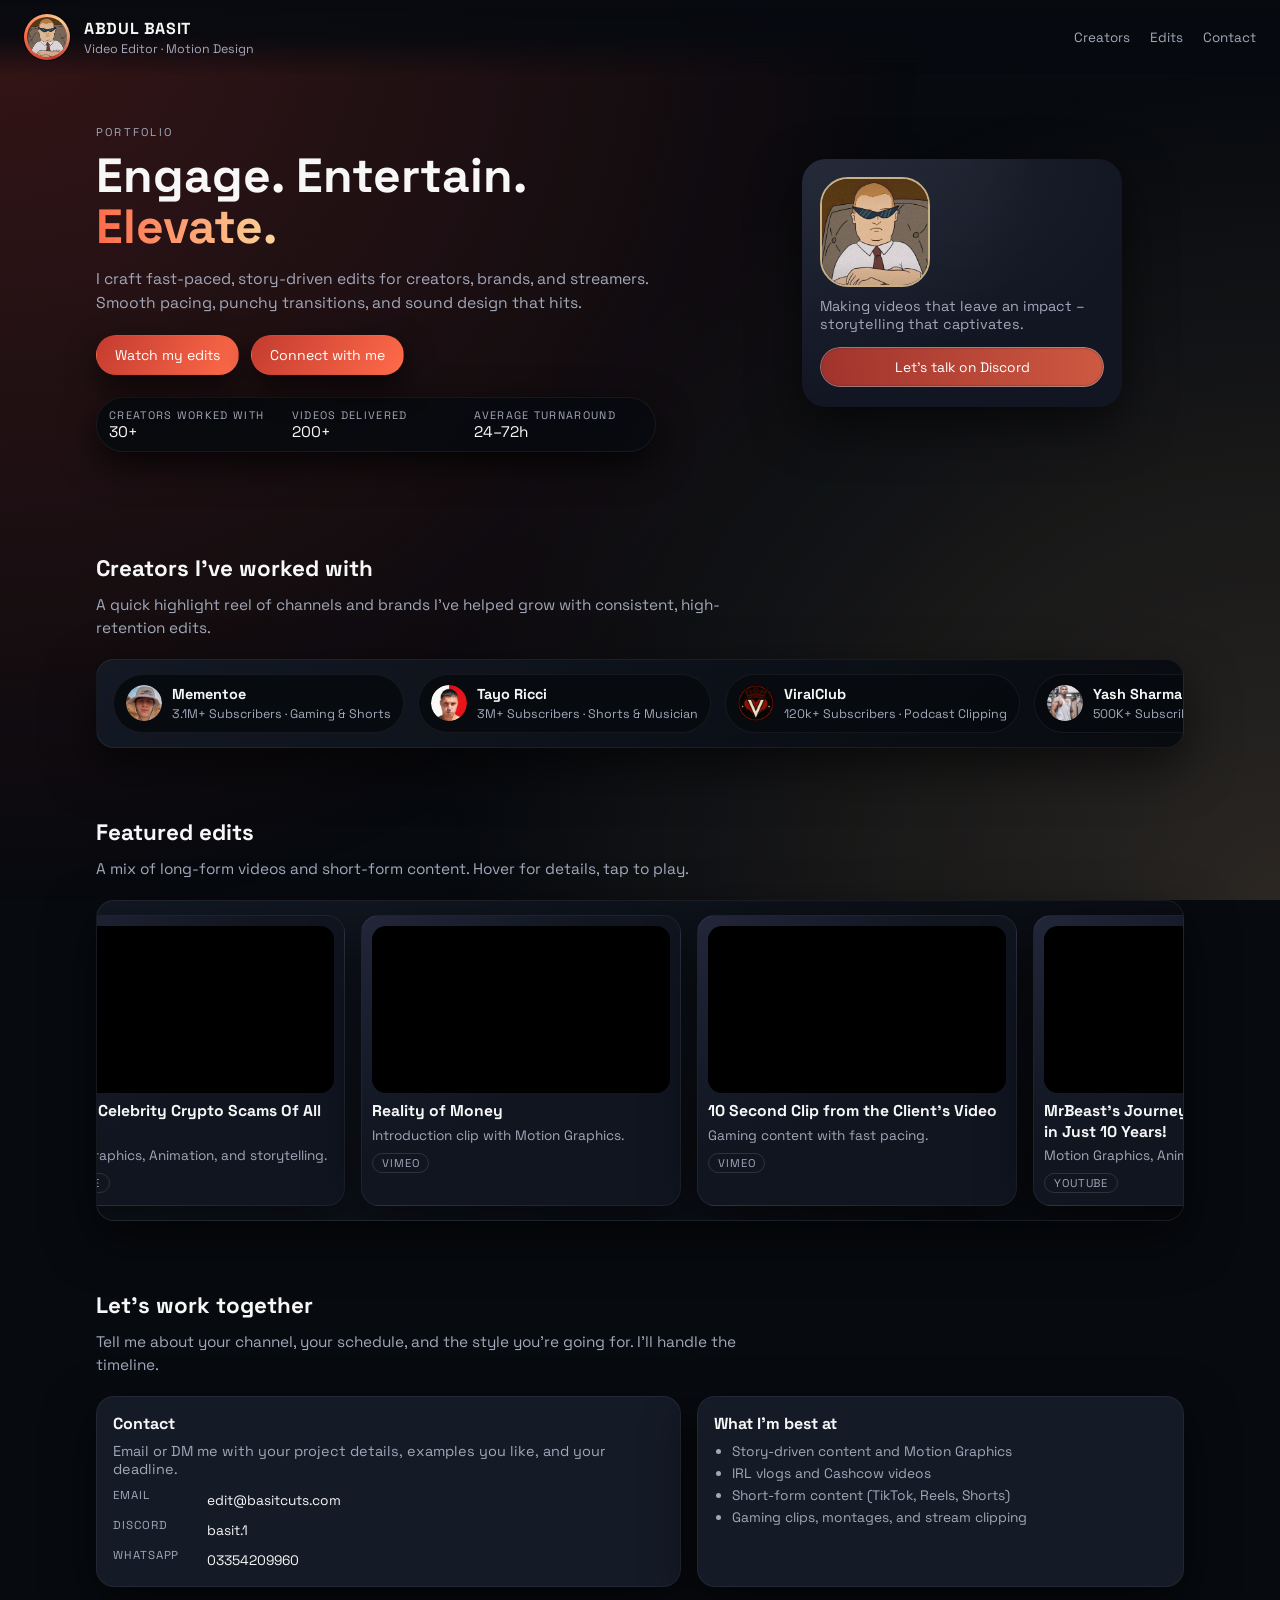
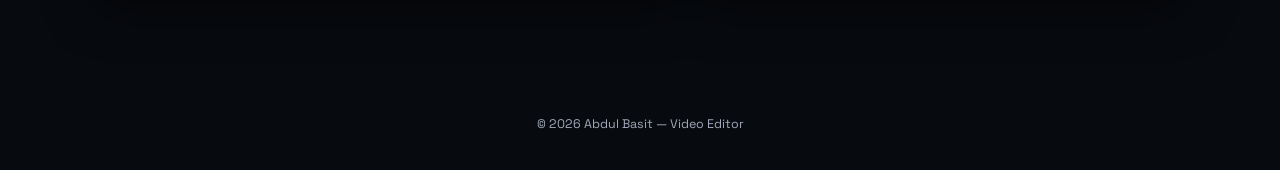
==== index.html @ 45adac91 "Initial portfolio website" ====
<!DOCTYPE html>
<html lang="en">

<head>
  <meta charset="UTF-8" />
  <meta name="viewport" content="width=device-width, initial-scale=1.0" />
  <title>Video Editor Portfolio</title>
  <link rel="stylesheet" href="styles.css" />
  <link rel="preconnect" href="https://fonts.googleapis.com" />
  <link rel="preconnect" href="https://fonts.gstatic.com" crossorigin />
  <link href="https://fonts.googleapis.com/css2?family=Space+Grotesk:wght@400;500;700&display=swap" rel="stylesheet" />
</head>

<body>
  <div class="page-gradient"></div>
  <header class="site-header">
    <div class="brand">
      <div class="pfp-frame">
        <img src="assets/images/pfp.png" alt="Profile picture" />
      </div>
      <div class="brand-text">
        <h1 class="brand-name">Abdul Basit</h1>
        <p class="brand-tagline">Video Editor · Motion Design</p>
      </div>
    </div>
    <nav class="nav">
      <a href="#creators">Creators</a>
      <a href="#reels">Edits</a>
      <a href="#contact">Contact</a>
    </nav>
  </header>

  <main>
    <!-- Hero -->
    <section class="hero" id="top">
      <div class="hero-content">
        <p class="eyebrow">Portfolio</p>
        <h2 class="hero-title">
          Engage. Entertain. <span>Elevate.</span>
        </h2>
        <p class="hero-subtitle">
          I craft fast-paced, story-driven edits for creators, brands, and
          streamers. Smooth pacing, punchy transitions, and sound design that
          hits.
        </p>
        <div class="hero-cta">
          <a href="#reels" class="btn primary">Watch my edits</a>
          <a href="#contact" class="btn primary">Connect with me</a>
        </div>
        <div class="hero-metadata">
          <div>
            <span class="label">Creators worked with</span>
            <span class="value">30+</span>
          </div>
          <div>
            <span class="label">Videos delivered</span>
            <span class="value">200+</span>
          </div>
          <div>
            <span class="label">Average turnaround</span>
            <span class="value">24–72h</span>
          </div>
        </div>
      </div>
      <div class="hero-visual">
        <div class="hero-card">
          <div class="hero-card-pfp">
            <img src="assets/images/pfp.png" alt="Profile" />
          </div>
          <p class="hero-card-caption">
            Making videos that leave an impact – storytelling that captivates.
          </p>
          <div class="hero-cta-bar">
            <div class="hero-wave"></div>
            <a
              href="https://discord.com/users/1213551813996052602"
              class="btn hero-discord"
              target="_blank"
              rel="noreferrer"
            >
              Let’s talk on Discord
            </a>
          </div>
        </div>
      </div>
    </section>

    <!-- Creators slider -->
    <section class="section" id="creators">
      <div class="section-header">
        <h3>Creators I’ve worked with</h3>
        <p>
          A quick highlight reel of channels and brands I’ve helped grow with
          consistent, high-retention edits.
        </p>
      </div>

      <div class="creator-slider-wrapper">
        <div class="creator-slider" aria-label="Creators I have worked with">
          <div class="creator-track">
            <!-- Set 1 -->
            <article class="creator-card">
              <div class="creator-avatar">
                <img src="assets/images/memntoe.png" alt="Mementoe" />
              </div>
              <div class="creator-info">
                <h4>Mementoe</h4>
                <p>3.1M+ Subscribers · Gaming & Shorts</p>
              </div>
            </article>

            <article class="creator-card">
              <div class="creator-avatar">
                <img src="assets/images/tayo.png" alt="Tayo Ricci" />
              </div>
              <div class="creator-info">
                <h4>Tayo Ricci</h4>
                <p>3M+ Subscribers · Shorts & Musician</p>
              </div>
            </article>

            <article class="creator-card">
              <div class="creator-avatar">
                <img src="assets/images/viralclub.png" alt="ViralClub" />
              </div>
              <div class="creator-info">
                <h4>ViralClub</h4>
                <p>120k+ Subscribers · Podcast Clipping</p>
              </div>
            </article>

            <article class="creator-card">
              <div class="creator-avatar">
                <img src="assets/images/yash.png" alt="Yash Sharma Fitness" />
              </div>
              <div class="creator-info">
                <h4>Yash Sharma Fitness</h4>
                <p>500K+ Subscribers · Fitness & Lifestyle</p>
              </div>
            </article>

            <article class="creator-card">
              <div class="creator-avatar">
                <img src="assets/images/ryan.png" alt="Ryan Haff" />
              </div>
              <div class="creator-info">
                <h4>Ryan Haff</h4>
                <p>140k+ Followers · Fitness & Nutrition</p>
              </div>
            </article>

            <article class="creator-card">
              <div class="creator-avatar">
                <img src="assets/images/curve.png" alt="Curve Media" />
              </div>
              <div class="creator-info">
                <h4>Curve Media</h4>
                <p>Documentary · Motion Graphics</p>
              </div>
            </article>

            <article class="creator-card">
              <div class="creator-avatar">
                <img src="assets/images/dude.png" alt="Dude Real Media" />
              </div>
              <div class="creator-info">
                <h4>Dude Real Media</h4>
                <p>180k+ Subscribers · Clipping</p>
              </div>
            </article>

            <!-- Set 2 (duplicate of Set 1 for a seamless loop) -->
            <article class="creator-card">
              <div class="creator-avatar">
                <img src="assets/images/memntoe.png" alt="Mementoe" />
              </div>
              <div class="creator-info">
                <h4>Mementoe</h4>
                <p>3.1M+ Subscribers · Gaming & Shorts</p>
              </div>
            </article>

            <article class="creator-card">
              <div class="creator-avatar">
                <img src="assets/images/tayo.png" alt="Tayo Ricci" />
              </div>
              <div class="creator-info">
                <h4>Tayo Ricci</h4>
                <p>3M+ Subscribers · Shorts & Musician</p>
              </div>
            </article>

            <article class="creator-card">
              <div class="creator-avatar">
                <img src="assets/images/viralclub.png" alt="ViralClub" />
              </div>
              <div class="creator-info">
                <h4>ViralClub</h4>
                <p>120k+ Subscribers · Podcast Clipping</p>
              </div>
            </article>

            <article class="creator-card">
              <div class="creator-avatar">
                <img src="assets/images/yash.png" alt="Yash Sharma Fitness" />
              </div>
              <div class="creator-info">
                <h4>Yash Sharma Fitness</h4>
                <p>500K+ Subscribers · Fitness & Lifestyle</p>
              </div>
            </article>

            <article class="creator-card">
              <div class="creator-avatar">
                <img src="assets/images/ryan.png" alt="Ryan Haff" />
              </div>
              <div class="creator-info">
                <h4>Ryan Haff</h4>
                <p>140k+ Followers · Fitness & Nutrition</p>
              </div>
            </article>

            <article class="creator-card">
              <div class="creator-avatar">
                <img src="assets/images/curve.png" alt="Curve Media" />
              </div>
              <div class="creator-info">
                <h4>Curve Media</h4>
                <p>Documentary · Motion Graphics</p>
              </div>
            </article>

            <article class="creator-card">
              <div class="creator-avatar">
                <img src="assets/images/dude.png" alt="Dude Real Media" />
              </div>
              <div class="creator-info">
                <h4>Dude Real Media</h4>
                <p>180k+ Subscribers · Clipping</p>
              </div>
            </article>
          </div>
        </div>
      </div>
    </section>

    <!-- Reels / edits -->
    <section class="section" id="reels">
      <div class="section-header">
        <h3>Featured edits</h3>
        <p>
          A mix of long-form videos and short-form content. Hover for details,
          tap to play.
        </p>
      </div>

      <div class="video-slider-wrapper">
        <div class="video-slider" aria-label="Featured video edits">
          <div class="video-track" id="video-track">
            <!-- Set 1: First 3 = previous links, then 3 more -->
            <article class="video-card reveal">
              <div class="video-frame">
                <iframe src="https://www.youtube.com/embed/uVXnLMQs4x0?si=ol2HnQq0TDm2aq7i" title="YouTube video player" frameborder="0" allow="accelerometer; autoplay; clipboard-write; encrypted-media; gyroscope; picture-in-picture; web-share" referrerpolicy="strict-origin-when-cross-origin" allowfullscreen></iframe>
              </div>
              <div class="video-meta">
                <h4>Biggest Celebrity Crypto Scams Of All Time</h4>
                <p>Motion Graphics, Animation, and storytelling.</p>
                <span class="pill">YouTube</span>
              </div>
            </article>

            <article class="video-card reveal">
              <div class="video-frame">
                <iframe src="https://player.vimeo.com/video/1166740503?badge=0&amp;autopause=0&amp;player_id=0&amp;app_id=58479" frameborder="0" allow="autoplay; fullscreen; picture-in-picture; clipboard-write; encrypted-media; web-share" referrerpolicy="strict-origin-when-cross-origin" title="REALITY OF MONEY.mp4"></iframe>
              </div>
              <div class="video-meta">
                <h4>Reality of Money</h4>
                <p>Introduction clip with Motion Graphics.</p>
                <span class="pill">Vimeo</span>
              </div>
            </article>

            <article class="video-card reveal">
              <div class="video-frame">
                <iframe src="https://player.vimeo.com/video/1166739507?badge=0&amp;autopause=0&amp;player_id=0&amp;app_id=58479" frameborder="0" allow="autoplay; fullscreen; picture-in-picture; clipboard-write; encrypted-media; web-share" referrerpolicy="strict-origin-when-cross-origin" title="10 SEC CLIP"></iframe>
              </div>
              <div class="video-meta">
                <h4>10 Second Clip from the Client's Video</h4>
                <p>Gaming content with fast pacing.</p>
                <span class="pill">Vimeo</span>
              </div>
            </article>

            <article class="video-card reveal">
              <div class="video-frame">
                <iframe src="https://www.youtube.com/embed/Dx8pyPvpEJI?si=USc9RdZDV1wIr6iB" title="YouTube video player" frameborder="0" allow="accelerometer; autoplay; clipboard-write; encrypted-media; gyroscope; picture-in-picture; web-share" referrerpolicy="strict-origin-when-cross-origin" allowfullscreen></iframe>
              </div>
              <div class="video-meta">
                <h4>MrBeast's Journey from ZERO to HERO in Just 10 Years!</h4>
                <p>Motion Graphics, Animation, and storytelling.</p>
                <span class="pill">YouTube</span>
              </div>
            </article>

            <article class="video-card reveal">
              <div class="video-frame">
                <iframe src="https://player.vimeo.com/video/1166747598?badge=0&amp;autopause=0&amp;player_id=0&amp;app_id=58479" frameborder="0" allow="autoplay; fullscreen; picture-in-picture; clipboard-write; encrypted-media; web-share" referrerpolicy="strict-origin-when-cross-origin" title="Marketing agency AD"></iframe>
              </div>
              <div class="video-meta">
                <h4>Marketing Agency AD</h4>
                <p>Professional motion graphics and branding.</p>
                <span class="pill">Vimeo</span>
              </div>
            </article>

            <article class="video-card reveal">
              <div class="video-frame">
                <iframe src="https://player.vimeo.com/video/1166748259?badge=0&amp;autopause=0&amp;player_id=0&amp;app_id=58479" frameborder="0" allow="autoplay; fullscreen; picture-in-picture; clipboard-write; encrypted-media; web-share" referrerpolicy="strict-origin-when-cross-origin" title="Trending Cat Videos.mp4"></iframe>
              </div>
              <div class="video-meta">
                <h4>Trending Cat Videos</h4>
                <p>Short-form content optimized for social media.</p>
                <span class="pill">Vimeo</span>
              </div>
            </article>

            <!-- Set 2: exact duplicate for seamless loop (JS will clone if needed) -->
            <article class="video-card reveal video-track-copy">
              <div class="video-frame">
                <iframe src="https://www.youtube.com/embed/uVXnLMQs4x0?si=ol2HnQq0TDm2aq7i" title="YouTube video player" frameborder="0" allow="accelerometer; autoplay; clipboard-write; encrypted-media; gyroscope; picture-in-picture; web-share" referrerpolicy="strict-origin-when-cross-origin" allowfullscreen></iframe>
              </div>
              <div class="video-meta">
                <h4>Biggest Celebrity Crypto Scams Of All Time</h4>
                <p>Motion Graphics, Animation, and storytelling.</p>
                <span class="pill">YouTube</span>
              </div>
            </article>

            <article class="video-card reveal video-track-copy">
              <div class="video-frame">
                <iframe src="https://player.vimeo.com/video/1166740503?badge=0&amp;autopause=0&amp;player_id=0&amp;app_id=58479" frameborder="0" allow="autoplay; fullscreen; picture-in-picture; clipboard-write; encrypted-media; web-share" referrerpolicy="strict-origin-when-cross-origin" title="REALITY OF MONEY.mp4"></iframe>
              </div>
              <div class="video-meta">
                <h4>Reality of Money</h4>
                <p>Introduction clip with Motion Graphics.</p>
                <span class="pill">Vimeo</span>
              </div>
            </article>

            <article class="video-card reveal video-track-copy">
              <div class="video-frame">
                <iframe src="https://player.vimeo.com/video/1166739507?badge=0&amp;autopause=0&amp;player_id=0&amp;app_id=58479" frameborder="0" allow="autoplay; fullscreen; picture-in-picture; clipboard-write; encrypted-media; web-share" referrerpolicy="strict-origin-when-cross-origin" title="10 SEC CLIP"></iframe>
              </div>
              <div class="video-meta">
                <h4>10 Second Clip</h4>
                <p>Gaming content with fast pacing.</p>
                <span class="pill">Vimeo</span>
              </div>
            </article>

            <article class="video-card reveal video-track-copy">
              <div class="video-frame">
                <iframe src="https://www.youtube.com/embed/Dx8pyPvpEJI?si=USc9RdZDV1wIr6iB" title="YouTube video player" frameborder="0" allow="accelerometer; autoplay; clipboard-write; encrypted-media; gyroscope; picture-in-picture; web-share" referrerpolicy="strict-origin-when-cross-origin" allowfullscreen></iframe>
              </div>
              <div class="video-meta">
                <h4>Featured Edit</h4>
                <p>Motion Graphics, Animation, and storytelling.</p>
                <span class="pill">YouTube</span>
              </div>
            </article>

            <article class="video-card reveal video-track-copy">
              <div class="video-frame">
                <iframe src="https://player.vimeo.com/video/1166747598?badge=0&amp;autopause=0&amp;player_id=0&amp;app_id=58479" frameborder="0" allow="autoplay; fullscreen; picture-in-picture; clipboard-write; encrypted-media; web-share" referrerpolicy="strict-origin-when-cross-origin" title="Marketing agency AD"></iframe>
              </div>
              <div class="video-meta">
                <h4>Marketing Agency AD</h4>
                <p>Professional motion graphics and branding.</p>
                <span class="pill">Vimeo</span>
              </div>
            </article>

            <article class="video-card reveal video-track-copy">
              <div class="video-frame">
                <iframe src="https://player.vimeo.com/video/1166748259?badge=0&amp;autopause=0&amp;player_id=0&amp;app_id=58479" frameborder="0" allow="autoplay; fullscreen; picture-in-picture; clipboard-write; encrypted-media; web-share" referrerpolicy="strict-origin-when-cross-origin" title="Trending Cat Videos.mp4"></iframe>
              </div>
              <div class="video-meta">
                <h4>Trending Cat Videos</h4>
                <p>Short-form content optimized for social media.</p>
                <span class="pill">Vimeo</span>
              </div>
            </article>
          </div>
        </div>
      </div>
    </section>

    <!-- Contact -->
    <section class="section" id="contact">
      <div class="section-header">
        <h3>Let’s work together</h3>
        <p>
          Tell me about your channel, your schedule, and the style you’re going
          for. I’ll handle the timeline.
        </p>
      </div>

      <div class="contact-grid">
        <div class="contact-card">
          <h4>Contact</h4>
          <p>Email or DM me with your project details, examples you like, and your deadline.</p>
          <ul class="contact-list">
            <li>
              <span class="label">Email</span>
              <a href="mailto:edit@basitcuts.com">edit@basitcuts.com</a>
            </li>
            <li>
              <span class="label">Discord</span>
              <a href="https://discord.com/users/1213551813996052602" target="_blank" rel="noreferrer">basit.1</a>
            </li>
            <li>
              <span class="label">WhatsApp</span>
              <a href="https://wa.me/03354209960" target="_blank" rel="noreferrer">03354209960</a>
            </li>
          </ul>
        </div>
        <div class="contact-card contact-note">
          <h4>What I’m best at</h4>
          <ul>
            <li>Story-driven content and Motion Graphics</li>
            <li>IRL vlogs and Cashcow videos</li>
            <li>Short-form content (TikTok, Reels, Shorts)</li>
            <li>Gaming clips, montages, and stream clipping</li>
          </ul>
        </div>
      </div>
    </section>
  </main>

  <footer class="site-footer">
    <p>© <span id="year"></span> Abdul Basit — Video Editor</p>
  </footer>

  <script src="script.js"></script>
</body>

</html>
---- styles.css ----
:root {
  --bg: #070a0f;
  --bg-elevated: #101520;
  --bg-soft: #141a26;
  --accent: #c43b2f;
  --accent-soft: rgba(196, 59, 47, 0.18);
  --accent-strong: #ff6b4a;
  --text: #f7f7f7;
  --muted: #a2a8b9;
  --outline: rgba(255, 255, 255, 0.06);
  --card-radius: 18px;
  --shadow-soft: 0 18px 50px rgba(0, 0, 0, 0.6);
}

*,
*::before,
*::after {
  box-sizing: border-box;
}

html {
  -webkit-text-size-adjust: 100%;
  -webkit-tap-highlight-color: transparent;
}

html,
body {
  margin: 0;
  padding: 0;
  scroll-behavior: smooth;
  overflow-x: hidden;
}

body {
  font-family: "Space Grotesk", system-ui, -apple-system, BlinkMacSystemFont,
    "Segoe UI", sans-serif;
  background-color: var(--bg);
  color: var(--text);
  min-height: 100vh;
  position: relative;
}

.page-gradient {
  pointer-events: none;
  position: fixed;
  inset: 0;
  background:
    radial-gradient(circle at top left, rgba(196, 59, 47, 0.28), transparent 60%),
    radial-gradient(circle at bottom right, rgba(255, 215, 160, 0.16), transparent 55%);
  opacity: 0.9;
  z-index: -1;
}

main {
  width: min(1120px, 100% - 48px);
  margin: 0 auto 96px;
  padding: 0;
}

@media (max-width: 768px) {
  main {
    width: min(100% - 32px, 768px);
    margin-bottom: 64px;
  }
}

@media (max-width: 480px) {
  main {
    width: min(100% - 24px, 480px);
    margin-bottom: 48px;
  }
}

.site-header {
  position: sticky;
  top: 0;
  z-index: 10;
  display: flex;
  align-items: center;
  justify-content: space-between;
  padding: 14px 24px;
  backdrop-filter: blur(18px);
  background: linear-gradient(to bottom,
      rgba(7, 10, 15, 0.96),
      rgba(7, 10, 15, 0.9),
      transparent);
}

@media (max-width: 768px) {
  .site-header {
    padding: 12px 20px;
  }
}

@media (max-width: 480px) {
  .site-header {
    padding: 10px 16px;
  }
}

.brand {
  display: flex;
  align-items: center;
  gap: 14px;
  flex-shrink: 0;
}

@media (max-width: 480px) {
  .brand {
    gap: 10px;
  }
}

.pfp-frame {
  width: 46px;
  height: 46px;
  border-radius: 50%;
  padding: 3px;
  background: conic-gradient(from 160deg,
      var(--accent),
      var(--accent-strong),
      #fdd29a,
      var(--accent));
  box-shadow: 0 0 0 1px rgba(0, 0, 0, 0.5);
  flex-shrink: 0;
}

@media (max-width: 480px) {
  .pfp-frame {
    width: 40px;
    height: 40px;
  }
}

.pfp-frame img {
  width: 100%;
  height: 100%;
  border-radius: 50%;
  object-fit: cover;
}

.brand-text {
  display: flex;
  flex-direction: column;
  gap: 2px;
}

.brand-name {
  font-size: 1rem;
  letter-spacing: 0.04em;
  text-transform: uppercase;
  margin: 0;
}

@media (max-width: 480px) {
  .brand-name {
    font-size: 0.9rem;
  }
}

.brand-tagline {
  margin: 0;
  font-size: 0.78rem;
  color: var(--muted);
}

@media (max-width: 480px) {
  .brand-tagline {
    font-size: 0.7rem;
  }
}

.nav {
  display: flex;
  align-items: center;
  gap: 20px;
  flex-wrap: wrap;
}

@media (max-width: 768px) {
  .nav {
    gap: 16px;
  }
}

@media (max-width: 480px) {
  .nav {
    gap: 12px;
  }
}

.nav a {
  text-decoration: none;
  color: var(--muted);
  font-size: 0.84rem;
  padding: 6px 0;
  position: relative;
  min-height: 32px;
  display: flex;
  align-items: center;
}

@media (max-width: 480px) {
  .nav a {
    font-size: 0.78rem;
    padding: 4px 0;
    min-height: 28px;
  }
}

.nav a::after {
  content: "";
  position: absolute;
  left: 0;
  bottom: 0;
  width: 0;
  height: 2px;
  border-radius: 999px;
  background: linear-gradient(90deg, var(--accent), var(--accent-strong));
  transition: width 0.22s ease-out;
}

.nav a:hover,
.nav a:focus-visible {
  color: var(--text);
}

.nav a:hover::after,
.nav a:focus-visible::after {
  width: 100%;
}

.hero {
  display: grid;
  grid-template-columns: minmax(0, 1.5fr) minmax(0, 1.1fr);
  gap: 40px;
  padding: 40px 16px 32px;
  align-items: center;
}

@media (max-width: 1024px) {
  .hero {
    gap: 32px;
    padding: 36px 16px 28px;
  }
}

@media (max-width: 900px) {
  .hero {
    grid-template-columns: minmax(0, 1fr);
    gap: 28px;
    padding: 32px 16px 24px;
  }
}

@media (max-width: 480px) {
  .hero {
    gap: 24px;
    padding: 24px 12px 20px;
  }
}

.hero-content {
  max-width: 560px;
}

@media (max-width: 900px) {
  .hero-content {
    max-width: 100%;
  }
}

.eyebrow {
  text-transform: uppercase;
  letter-spacing: 0.2em;
  font-size: 0.7rem;
  color: var(--muted);
  margin-bottom: 12px;
}

.hero-title {
  font-size: clamp(1.8rem, 4vw, 3rem);
  line-height: 1.05;
  margin: 0 0 16px;
}

@media (max-width: 480px) {
  .hero-title {
    margin-bottom: 12px;
  }
}

.hero-title span {
  background: linear-gradient(90deg, var(--accent-strong), #fcd59a);
  -webkit-background-clip: text;
  background-clip: text;
  color: transparent;
}

.hero-subtitle {
  margin: 0 0 20px;
  color: var(--muted);
  font-size: clamp(0.9rem, 1.5vw, 0.98rem);
  line-height: 1.5;
}

@media (max-width: 480px) {
  .hero-subtitle {
    margin-bottom: 16px;
  }
}

.hero-cta {
  display: flex;
  flex-wrap: wrap;
  align-items: center;
  gap: 12px;
  margin-bottom: 22px;
}

@media (max-width: 480px) {
  .hero-cta {
    gap: 10px;
    margin-bottom: 18px;
  }
}

.btn {
  display: inline-flex;
  align-items: center;
  justify-content: center;
  padding: 10px 18px;
  border-radius: 999px;
  font-size: 0.88rem;
  border: 1px solid transparent;
  cursor: pointer;
  text-decoration: none;
  transition: transform 0.16s ease-out, box-shadow 0.16s ease-out,
    background-color 0.16s ease-out, color 0.16s ease-out, border-color 0.16s ease-out;
  min-height: 40px;
  touch-action: manipulation;
}

@media (max-width: 480px) {
  .btn {
    padding: 9px 16px;
    font-size: 0.82rem;
    min-height: 38px;
  }
}

.btn.primary {
  background: linear-gradient(120deg, var(--accent), var(--accent-strong));
  color: #fff;
  box-shadow: 0 12px 30px rgba(0, 0, 0, 0.7);
}

.btn.ghost {
  background: transparent;
  color: var(--text);
  border-color: var(--outline);
}

.btn:hover {
  transform: translateY(-1px);
  box-shadow: 0 14px 32px rgba(0, 0, 0, 0.8);
}

.btn.ghost:hover {
  background: rgba(255, 255, 255, 0.04);
}

.hero-metadata {
  display: grid;
  grid-template-columns: repeat(3, minmax(0, 1fr));
  gap: 14px;
  padding: 10px 12px;
  border-radius: 999px;
  background: rgba(7, 10, 15, 0.85);
  border: 1px solid var(--outline);
  box-shadow: 0 12px 36px rgba(0, 0, 0, 0.8);
}

@media (max-width: 768px) {
  .hero-metadata {
    gap: 12px;
    padding: 10px 10px;
  }
}

@media (max-width: 640px) {
  .hero-metadata {
    grid-template-columns: repeat(2, minmax(0, 1fr));
    border-radius: 20px;
    gap: 10px;
    padding: 12px 14px;
  }
}

@media (max-width: 480px) {
  .hero-metadata {
    grid-template-columns: repeat(2, minmax(0, 1fr));
    gap: 8px;
    padding: 10px 12px;
  }
}

.hero-metadata .label {
  display: block;
  font-size: 0.68rem;
  text-transform: uppercase;
  letter-spacing: 0.12em;
  color: var(--muted);
}

.hero-metadata .value {
  display: block;
  font-size: 0.96rem;
}

.hero-visual {
  display: flex;
  align-items: center;
  justify-content: center;
}

.hero-card {
  position: relative;
  width: 100%;
  max-width: 320px;
  background: radial-gradient(circle at top left, #242938, #121623 60%);
  border-radius: 24px;
  padding: 18px 18px 20px;
  box-shadow: var(--shadow-soft);
  overflow: hidden;
  margin: 0 auto;
}

@media (max-width: 480px) {
  .hero-card {
    max-width: 100%;
    padding: 16px 16px 18px;
    border-radius: 20px;
  }
}

.hero-card::before {
  content: "";
  position: absolute;
  inset: 0;
  background: radial-gradient(circle at top center, rgba(255, 255, 255, 0.04), transparent 65%);
  opacity: 0.9;
  pointer-events: none;
}

.hero-card-pfp {
  position: relative;
  width: 110px;
  height: 110px;
  margin-bottom: 10px;
  border-radius: 28px;
  overflow: hidden;
  border: 2px solid rgba(244, 210, 155, 0.8);
}

.hero-card-pfp img {
  width: 100%;
  height: 100%;
  object-fit: cover;
}

.hero-card-caption {
  position: relative;
  margin: 0 0 14px;
  font-size: 0.9rem;
  color: var(--muted);
}

.hero-cta-bar {
  position: relative;
  width: 100%;
  border-radius: 999px;
  overflow: hidden;
  margin-top: 4px;
}

.hero-wave {
  position: absolute;
  inset: 0;
  width: 100%;
  height: 100%;
  border-radius: inherit;
  background: linear-gradient(90deg, var(--accent), var(--accent-strong));
  opacity: 0.8;
  filter: blur(1.5px);
  transform-origin: center;
  animation: wavePulse 4s ease-in-out infinite;
}

.hero-discord {
  position: relative;
  z-index: 1;
  width: 100%;
  justify-content: center;
  border-radius: 999px;
  border-color: rgba(255, 255, 255, 0.35);
  background: transparent;
  color: #fff;
  font-size: 0.86rem;
}

.hero-discord:hover {
  background: rgba(0, 0, 0, 0.14);
}

.section {
  margin-top: 40px;
  padding: 32px 16px 0;
}

@media (max-width: 768px) {
  .section {
    margin-top: 32px;
    padding: 24px 12px 0;
  }
}

@media (max-width: 480px) {
  .section {
    margin-top: 28px;
    padding: 20px 10px 0;
  }
}

.section-header {
  display: flex;
  flex-direction: column;
  gap: 10px;
  margin-bottom: 20px;
  max-width: 640px;
}

@media (max-width: 480px) {
  .section-header {
    gap: 8px;
    margin-bottom: 16px;
  }
}

.section-header h3 {
  font-size: clamp(1.2rem, 3vw, 1.4rem);
  margin: 0;
  line-height: 1.2;
}

@media (max-width: 480px) {
  .section-header h3 {
    font-size: 1.15rem;
  }
}

.section-header p {
  margin: 0;
  font-size: clamp(0.85rem, 1.5vw, 0.96rem);
  color: var(--muted);
  line-height: 1.5;
}

@media (max-width: 480px) {
  .section-header p {
    font-size: 0.88rem;
  }
}

.creator-slider-wrapper {
  border-radius: var(--card-radius);
  border: 1px solid var(--outline);
  background: linear-gradient(135deg, rgba(20, 26, 38, 0.95), rgba(7, 10, 15, 0.96));
  padding: 14px 0;
  overflow: hidden;
  box-shadow: var(--shadow-soft);
}

@media (max-width: 480px) {
  .creator-slider-wrapper {
    border-radius: 16px;
    padding: 12px 0;
  }
}

.creator-slider {
  position: relative;
  width: 100%;
  padding-inline: 16px;
}

.creator-track {
  display: flex;
  gap: 14px;
  animation: creatorsLoop 28s linear infinite;
  width: max-content;
}

@media (max-width: 768px) {
  .creator-slider {
    padding-inline: 14px;
  }

  .creator-track {
    gap: 12px;
    animation-duration: 24s;
  }
}

@media (max-width: 480px) {
  .creator-slider {
    padding-inline: 12px;
  }

  .creator-track {
    gap: 10px;
    animation-duration: 20s;
  }
}

.creator-card {
  min-width: 230px;
  display: flex;
  align-items: center;
  gap: 10px;
  padding: 10px 12px;
  border-radius: 999px;
  background-color: rgba(7, 10, 15, 0.9);
  border: 1px solid rgba(255, 255, 255, 0.06);
  flex-shrink: 0;
}

@media (max-width: 768px) {
  .creator-card {
    min-width: 200px;
    padding: 9px 11px;
  }
}

@media (max-width: 640px) {
  .creator-card {
    min-width: 180px;
  }
}

@media (max-width: 480px) {
  .creator-card {
    min-width: 160px;
    gap: 8px;
    padding: 8px 10px;
  }
}

.creator-avatar {
  width: 36px;
  height: 36px;
  border-radius: 999px;
  background: radial-gradient(circle at 30% 0, #f4d29a, var(--accent));
  display: flex;
  align-items: center;
  justify-content: center;
  font-size: 0.8rem;
  font-weight: 600;
  flex-shrink: 0;
  overflow: hidden;
  position: relative;
  color: rgba(0, 0, 0, 0.9);
}

/* When image is present - image covers the avatar */
.creator-avatar img {
  width: 100%;
  height: 100%;
  object-fit: cover;
  border-radius: 999px;
  display: block;
  position: absolute;
  inset: 0;
  z-index: 2;
}

/* Hide text when image exists (modern browsers) */
.creator-avatar:has(img) {
  background: transparent;
}

.creator-avatar:has(img) > *:not(img) {
  display: none;
}

/* For browsers that don't support :has(), text will show behind image (acceptable fallback) */

@media (max-width: 480px) {
  .creator-avatar {
    width: 32px;
    height: 32px;
    font-size: 0.72rem;
  }
}

.creator-info h4 {
  margin: 0;
  font-size: 0.9rem;
  line-height: 1.3;
}

@media (max-width: 480px) {
  .creator-info h4 {
    font-size: 0.82rem;
  }
}

.creator-info p {
  margin: 2px 0 0;
  font-size: 0.78rem;
  color: var(--muted);
  line-height: 1.3;
}

@media (max-width: 480px) {
  .creator-info p {
    font-size: 0.7rem;
    margin-top: 1px;
  }
}

.video-slider-wrapper {
  border-radius: var(--card-radius);
  border: 1px solid var(--outline);
  background: linear-gradient(135deg, rgba(20, 26, 38, 0.96), rgba(7, 10, 15, 0.98));
  padding: 14px 0;
  overflow: hidden;
  box-shadow: var(--shadow-soft);
}

@media (max-width: 480px) {
  .video-slider-wrapper {
    border-radius: 16px;
    padding: 12px 0;
  }
}

.video-slider {
  position: relative;
  width: 100%;
  padding-inline: 16px;
}

.video-track {
  display: flex;
  gap: 16px;
  width: max-content;
  /* Seamless loop is driven by script.js to avoid glitch; fallback: */
  animation: videosLoop 8s linear infinite;
}

.video-track.js-marquee {
  animation: none;
}

@media (max-width: 768px) {
  .video-slider {
    padding-inline: 14px;
  }

  .video-track {
    gap: 14px;
    animation-duration: 6s;
  }
}

@media (max-width: 480px) {
  .video-slider {
    padding-inline: 12px;
  }

  .video-track {
    gap: 12px;
    animation-duration: 5s;
  }
}

.video-slider-wrapper:hover .video-track {
  animation-play-state: paused;
}

.video-card {
  border-radius: var(--card-radius);
  background: radial-gradient(circle at top left, #222639, #101520 55%);
  border: 1px solid var(--outline);
  padding: 10px 10px 12px;
  display: flex;
  flex-direction: column;
  gap: 8px;
  box-shadow: var(--shadow-soft);
  transform-origin: center;
  transform: translateY(10px) scale(0.98);
  opacity: 0;
  transition: transform 0.35s ease-out, opacity 0.35s ease-out,
    box-shadow 0.2s ease-out, border-color 0.2s ease-out;
  width: 320px;
  flex-shrink: 0;
}

@media (max-width: 768px) {
  .video-card {
    width: 280px;
    padding: 9px 9px 11px;
  }
}

@media (max-width: 640px) {
  .video-card {
    width: 260px;
  }
}

@media (max-width: 480px) {
  .video-card {
    width: 240px;
    padding: 8px 8px 10px;
    gap: 6px;
    border-radius: 16px;
  }
}

.video-card.in-view {
  opacity: 1;
  transform: translateY(0) scale(1);
}

.video-card:hover {
  transform: translateY(-4px) scale(1.01);
  box-shadow: 0 20px 55px rgba(0, 0, 0, 0.85);
  border-color: var(--accent-soft);
}

@media (hover: none) and (pointer: coarse) {
  .video-card:active {
    transform: translateY(-2px) scale(1.005);
  }
}

.video-frame {
  position: relative;
  width: 100%;
  border-radius: 14px;
  overflow: hidden;
  background-color: #000;
}

.video-frame::before {
  content: "";
  display: block;
  padding-bottom: 56.25%;
}

.video-frame iframe,
.video-frame video {
  position: absolute;
  inset: 0;
  width: 100%;
  height: 100%;
  border: 0;
}

@media (max-width: 480px) {
  .video-frame iframe {
    pointer-events: auto;
  }
}

.video-meta h4 {
  margin: 0 0 4px;
  font-size: 0.98rem;
  line-height: 1.3;
}

@media (max-width: 480px) {
  .video-meta h4 {
    font-size: 0.9rem;
    margin-bottom: 3px;
  }
}

.video-meta p {
  margin: 0 0 6px;
  font-size: 0.85rem;
  color: var(--muted);
  line-height: 1.4;
}

@media (max-width: 480px) {
  .video-meta p {
    font-size: 0.78rem;
    margin-bottom: 5px;
  }
}

.pill {
  display: inline-flex;
  align-items: center;
  padding: 2px 9px;
  border-radius: 999px;
  border: 1px solid rgba(255, 255, 255, 0.12);
  font-size: 0.7rem;
  letter-spacing: 0.08em;
  text-transform: uppercase;
  color: var(--muted);
}

.contact-grid {
  display: grid;
  grid-template-columns: minmax(0, 1.2fr) minmax(0, 1fr);
  gap: 16px;
}

@media (max-width: 768px) {
  .contact-grid {
    gap: 14px;
  }
}

@media (max-width: 640px) {
  .contact-grid {
    grid-template-columns: minmax(0, 1fr);
    gap: 12px;
  }
}

.contact-card {
  border-radius: var(--card-radius);
  background: var(--bg-soft);
  border: 1px solid var(--outline);
  padding: 16px 16px 14px;
  box-shadow: var(--shadow-soft);
}

@media (max-width: 480px) {
  .contact-card {
    padding: 14px 14px 12px;
    border-radius: 16px;
  }
}

.contact-card h4 {
  margin: 0 0 8px;
  font-size: 1rem;
}

.contact-card p {
  margin: 0 0 10px;
  font-size: 0.9rem;
  color: var(--muted);
}

.contact-list {
  list-style: none;
  padding: 0;
  margin: 0;
  display: flex;
  flex-direction: column;
  gap: 6px;
}

.contact-list li {
  display: flex;
  gap: 12px;
  align-items: flex-start;
  font-size: 0.86rem;
}

.contact-list .label {
  width: 82px;
  font-size: 0.72rem;
  letter-spacing: 0.08em;
  text-transform: uppercase;
  color: var(--muted);
}

.contact-list a {
  color: var(--text);
  text-decoration: none;
  min-height: 24px;
  display: inline-flex;
  align-items: center;
  touch-action: manipulation;
}

.contact-list a:hover {
  color: var(--accent-strong);
}

.contact-card.contact-note ul {
  list-style: disc;
  padding-left: 18px;
  margin: 0;
}

.contact-card.contact-note li {
  font-size: 0.86rem;
  color: var(--muted);
  margin-bottom: 4px;
}

.site-footer {
  padding: 20px 16px 26px;
  text-align: center;
  font-size: 0.78rem;
  color: var(--muted);
}

@media (max-width: 480px) {
  .site-footer {
    padding: 16px 12px 20px;
    font-size: 0.72rem;
  }
}

@keyframes creatorsLoop {
  from {
    transform: translateX(0);
  }

  to {
    transform: translateX(-50%);
  }
}

@keyframes wavePulse {

  0%,
  100% {
    transform: scaleX(1);
    opacity: 0.75;
  }

  50% {
    transform: scaleX(1.24);
    opacity: 1;
  }
}

@keyframes videosLoop {
  from {
    transform: translateX(0);
  }

  to {
    transform: translateX(-50%);
  }
}

/* Tablet and below (900px) */
@media (max-width: 900px) {
  .hero-visual {
    order: -1;
  }
}

/* Additional mobile optimizations */
@media (max-width: 480px) {
  .hero-card-pfp {
    width: 90px;
    height: 90px;
    margin-bottom: 8px;
  }

  .hero-card-caption {
    font-size: 0.82rem;
    margin-bottom: 12px;
  }

  .hero-wave {
    height: 36px;
  }
}
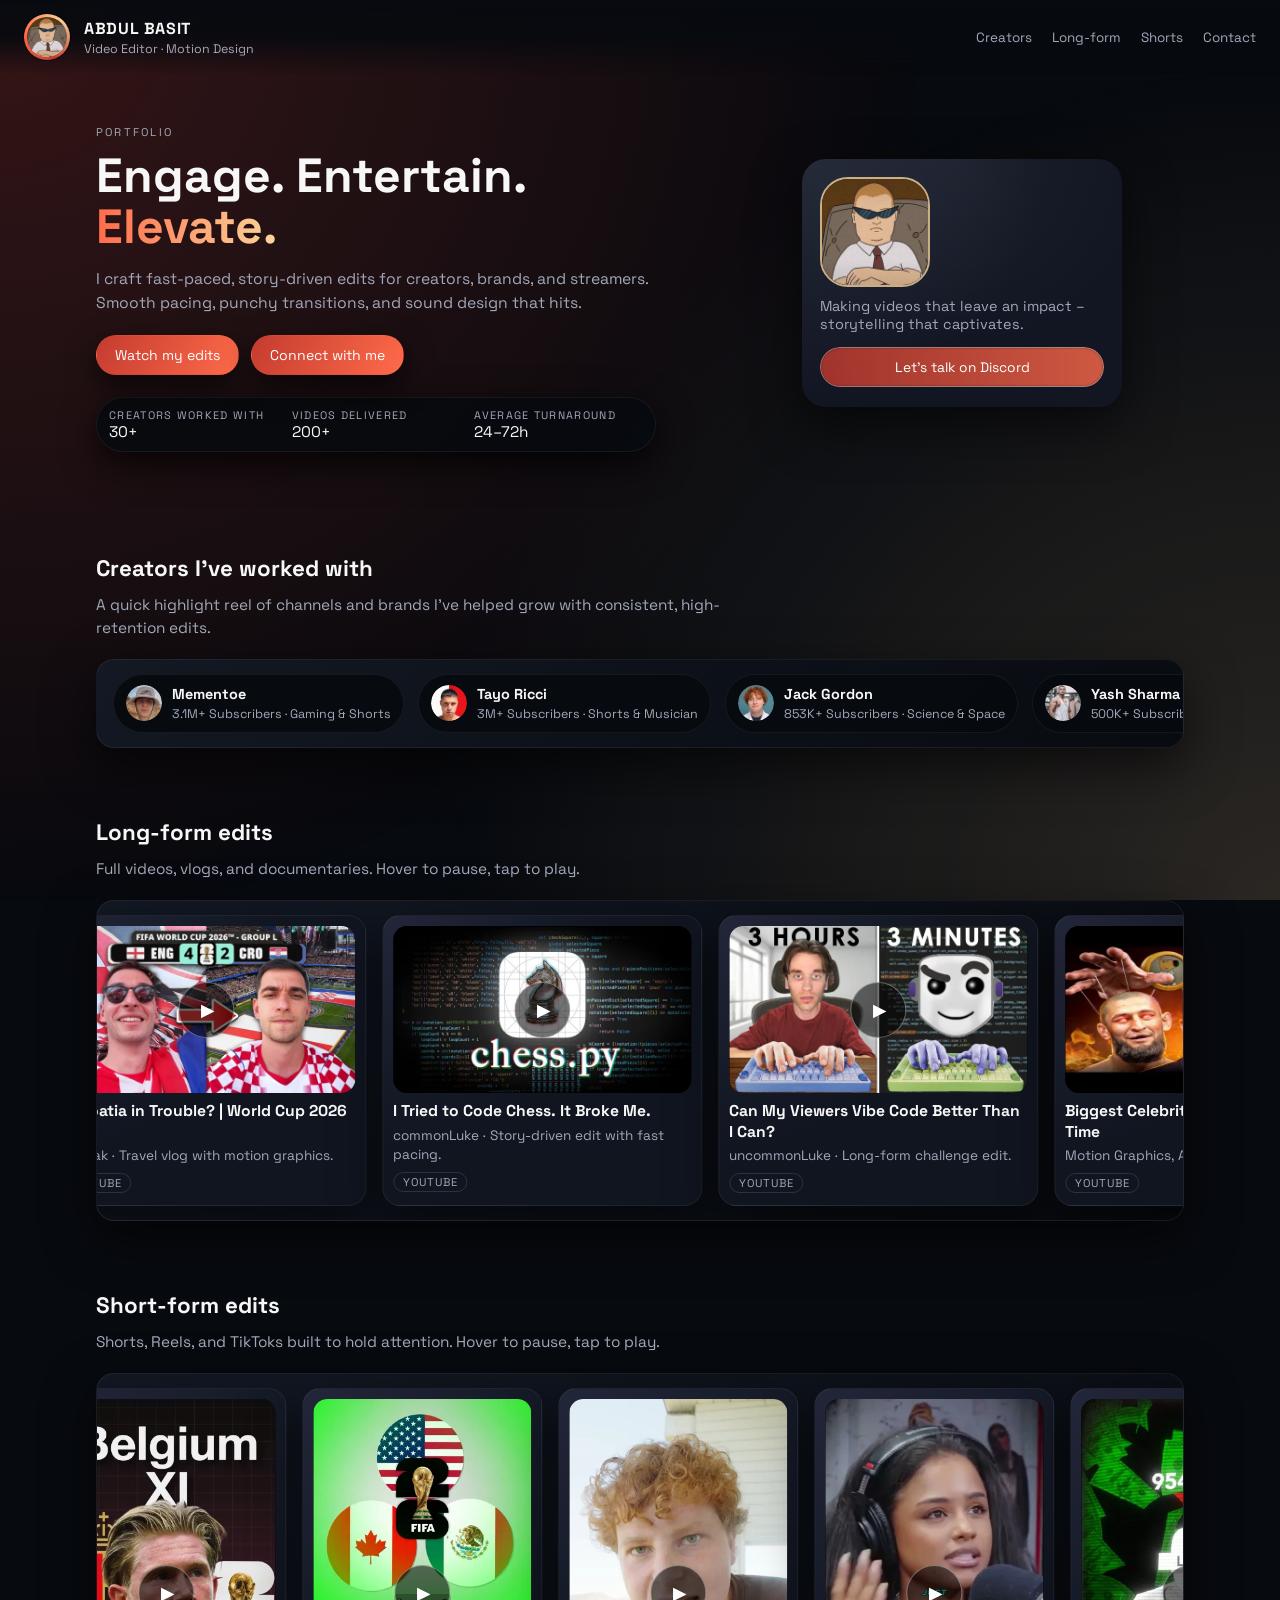
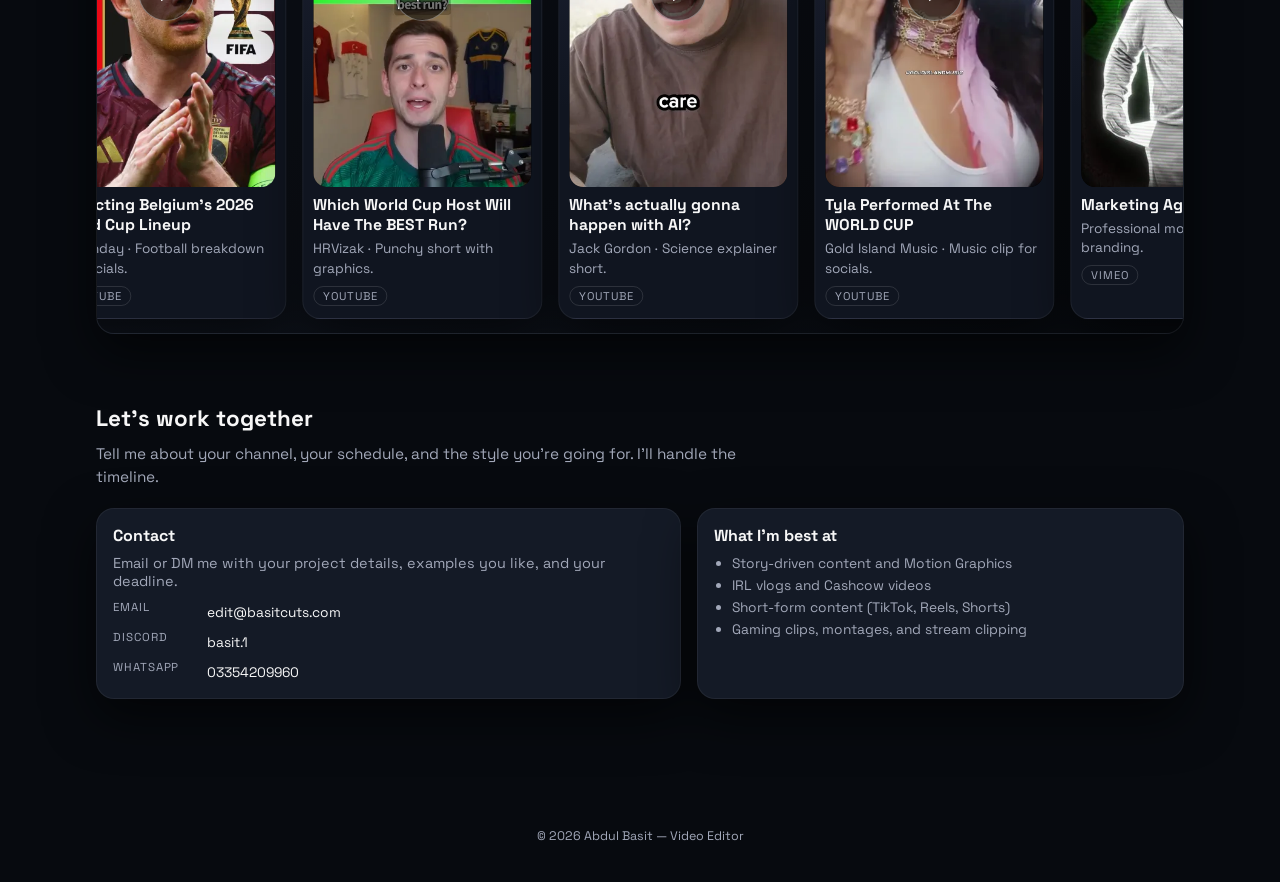
==== commit a9e17012: "Speed up load, add creators and split edits by format Performance: - Replace 12 eager YouTube/Vimeo " ====
--- a/index.html
+++ b/index.html
@@ -16,7 +16,7 @@
   <header class="site-header">
     <div class="brand">
       <div class="pfp-frame">
-        <img src="assets/images/pfp.png" alt="Profile picture" />
+        <img src="assets/images/pfp.webp" alt="Profile picture" width="46" height="46" />
       </div>
       <div class="brand-text">
         <h1 class="brand-name">Abdul Basit</h1>
@@ -25,7 +25,8 @@
     </div>
     <nav class="nav">
       <a href="#creators">Creators</a>
-      <a href="#reels">Edits</a>
+      <a href="#reels">Long-form</a>
+      <a href="#shorts">Shorts</a>
       <a href="#contact">Contact</a>
     </nav>
   </header>
@@ -65,7 +66,7 @@
       <div class="hero-visual">
         <div class="hero-card">
           <div class="hero-card-pfp">
-            <img src="assets/images/pfp.png" alt="Profile" />
+            <img src="assets/images/pfp.webp" alt="Profile" width="110" height="110" />
           </div>
           <p class="hero-card-caption">
             Making videos that leave an impact – storytelling that captivates.
@@ -101,7 +102,7 @@
             <!-- Set 1 -->
             <article class="creator-card">
               <div class="creator-avatar">
-                <img src="assets/images/memntoe.png" alt="Mementoe" />
+                <img src="assets/images/memntoe.webp" alt="Mementoe" width="36" height="36" />
               </div>
               <div class="creator-info">
                 <h4>Mementoe</h4>
@@ -111,7 +112,7 @@
 
             <article class="creator-card">
               <div class="creator-avatar">
-                <img src="assets/images/tayo.png" alt="Tayo Ricci" />
+                <img src="assets/images/tayo.webp" alt="Tayo Ricci" width="36" height="36" />
               </div>
               <div class="creator-info">
                 <h4>Tayo Ricci</h4>
@@ -121,7 +122,67 @@
 
             <article class="creator-card">
               <div class="creator-avatar">
-                <img src="assets/images/viralclub.png" alt="ViralClub" />
+                <img src="assets/images/jackgordon.webp" alt="Jack Gordon" width="36" height="36" />
+              </div>
+              <div class="creator-info">
+                <h4>Jack Gordon</h4>
+                <p>853K+ Subscribers · Science & Space</p>
+              </div>
+            </article>
+
+            <article class="creator-card">
+              <div class="creator-avatar">
+                <img src="assets/images/yash.webp" alt="Yash Sharma Fitness" width="36" height="36" />
+              </div>
+              <div class="creator-info">
+                <h4>Yash Sharma Fitness</h4>
+                <p>500K+ Subscribers · Fitness & Lifestyle</p>
+              </div>
+            </article>
+
+            <article class="creator-card">
+              <div class="creator-avatar">
+                <img src="assets/images/hrvizak.webp" alt="HRVizak" width="36" height="36" />
+              </div>
+              <div class="creator-info">
+                <h4>HRVizak</h4>
+                <p>316K+ Subscribers · Football & Sports</p>
+              </div>
+            </article>
+
+            <article class="creator-card">
+              <div class="creator-avatar">
+                <img src="assets/images/dude.webp" alt="Dude Real Media" width="36" height="36" />
+              </div>
+              <div class="creator-info">
+                <h4>Dude Real Media</h4>
+                <p>180k+ Subscribers · Clipping</p>
+              </div>
+            </article>
+
+            <article class="creator-card">
+              <div class="creator-avatar">
+                <img src="assets/images/goldisland.webp" alt="Gold Island Music" width="36" height="36" />
+              </div>
+              <div class="creator-info">
+                <h4>Gold Island Music</h4>
+                <p>165K+ Subscribers · Music</p>
+              </div>
+            </article>
+
+            <article class="creator-card">
+              <div class="creator-avatar">
+                <img src="assets/images/ryan.webp" alt="Ryan Haff" width="36" height="36" />
+              </div>
+              <div class="creator-info">
+                <h4>Ryan Haff</h4>
+                <p>140k+ Followers · Fitness & Nutrition</p>
+              </div>
+            </article>
+
+            <article class="creator-card">
+              <div class="creator-avatar">
+                <img src="assets/images/viralclub.webp" alt="ViralClub" width="36" height="36" />
               </div>
               <div class="creator-info">
                 <h4>ViralClub</h4>
@@ -131,7 +192,88 @@
 
             <article class="creator-card">
               <div class="creator-avatar">
-                <img src="assets/images/yash.png" alt="Yash Sharma Fitness" />
+                <img src="assets/images/matchday.webp" alt="Matchday" width="36" height="36" />
+              </div>
+              <div class="creator-info">
+                <h4>Matchday</h4>
+                <p>64K+ Subscribers · Football</p>
+              </div>
+            </article>
+
+            <article class="creator-card">
+              <div class="creator-avatar">
+                <img src="assets/images/commonluke.webp" alt="commonLuke" width="36" height="36" />
+              </div>
+              <div class="creator-info">
+                <h4>commonLuke</h4>
+                <p>57K+ Subscribers · Coding & Tech</p>
+              </div>
+            </article>
+
+            <article class="creator-card">
+              <div class="creator-avatar">
+                <img src="assets/images/nealgardner.webp" alt="Neal Talks Football" width="36" height="36" />
+              </div>
+              <div class="creator-info">
+                <h4>Neal Talks Football</h4>
+                <p>6.7K+ Subscribers · Football Podcast</p>
+              </div>
+            </article>
+
+            <article class="creator-card">
+              <div class="creator-avatar">
+                <img src="assets/images/catacards.webp" alt="CataCards" width="36" height="36" />
+              </div>
+              <div class="creator-info">
+                <h4>CataCards</h4>
+                <p>3.9K+ Subscribers · Pokémon & Collecting</p>
+              </div>
+            </article>
+
+            <article class="creator-card">
+              <div class="creator-avatar">
+                <img src="assets/images/curve.webp" alt="Curve Media" width="36" height="36" />
+              </div>
+              <div class="creator-info">
+                <h4>Curve Media</h4>
+                <p>Documentary · Motion Graphics</p>
+              </div>
+            </article>
+
+            <!-- Set 2 (duplicate of Set 1 for a seamless loop) -->
+            <article class="creator-card">
+              <div class="creator-avatar">
+                <img src="assets/images/memntoe.webp" alt="Mementoe" width="36" height="36" />
+              </div>
+              <div class="creator-info">
+                <h4>Mementoe</h4>
+                <p>3.1M+ Subscribers · Gaming & Shorts</p>
+              </div>
+            </article>
+
+            <article class="creator-card">
+              <div class="creator-avatar">
+                <img src="assets/images/tayo.webp" alt="Tayo Ricci" width="36" height="36" />
+              </div>
+              <div class="creator-info">
+                <h4>Tayo Ricci</h4>
+                <p>3M+ Subscribers · Shorts & Musician</p>
+              </div>
+            </article>
+
+            <article class="creator-card">
+              <div class="creator-avatar">
+                <img src="assets/images/jackgordon.webp" alt="Jack Gordon" width="36" height="36" />
+              </div>
+              <div class="creator-info">
+                <h4>Jack Gordon</h4>
+                <p>853K+ Subscribers · Science & Space</p>
+              </div>
+            </article>
+
+            <article class="creator-card">
+              <div class="creator-avatar">
+                <img src="assets/images/yash.webp" alt="Yash Sharma Fitness" width="36" height="36" />
               </div>
               <div class="creator-info">
                 <h4>Yash Sharma Fitness</h4>
@@ -141,7 +283,37 @@
 
             <article class="creator-card">
               <div class="creator-avatar">
-                <img src="assets/images/ryan.png" alt="Ryan Haff" />
+                <img src="assets/images/hrvizak.webp" alt="HRVizak" width="36" height="36" />
+              </div>
+              <div class="creator-info">
+                <h4>HRVizak</h4>
+                <p>316K+ Subscribers · Football & Sports</p>
+              </div>
+            </article>
+
+            <article class="creator-card">
+              <div class="creator-avatar">
+                <img src="assets/images/dude.webp" alt="Dude Real Media" width="36" height="36" />
+              </div>
+              <div class="creator-info">
+                <h4>Dude Real Media</h4>
+                <p>180k+ Subscribers · Clipping</p>
+              </div>
+            </article>
+
+            <article class="creator-card">
+              <div class="creator-avatar">
+                <img src="assets/images/goldisland.webp" alt="Gold Island Music" width="36" height="36" />
+              </div>
+              <div class="creator-info">
+                <h4>Gold Island Music</h4>
+                <p>165K+ Subscribers · Music</p>
+              </div>
+            </article>
+
+            <article class="creator-card">
+              <div class="creator-avatar">
+                <img src="assets/images/ryan.webp" alt="Ryan Haff" width="36" height="36" />
               </div>
               <div class="creator-info">
                 <h4>Ryan Haff</h4>
@@ -151,7 +323,57 @@
 
             <article class="creator-card">
               <div class="creator-avatar">
-                <img src="assets/images/curve.png" alt="Curve Media" />
+                <img src="assets/images/viralclub.webp" alt="ViralClub" width="36" height="36" />
+              </div>
+              <div class="creator-info">
+                <h4>ViralClub</h4>
+                <p>120k+ Subscribers · Podcast Clipping</p>
+              </div>
+            </article>
+
+            <article class="creator-card">
+              <div class="creator-avatar">
+                <img src="assets/images/matchday.webp" alt="Matchday" width="36" height="36" />
+              </div>
+              <div class="creator-info">
+                <h4>Matchday</h4>
+                <p>64K+ Subscribers · Football</p>
+              </div>
+            </article>
+
+            <article class="creator-card">
+              <div class="creator-avatar">
+                <img src="assets/images/commonluke.webp" alt="commonLuke" width="36" height="36" />
+              </div>
+              <div class="creator-info">
+                <h4>commonLuke</h4>
+                <p>57K+ Subscribers · Coding & Tech</p>
+              </div>
+            </article>
+
+            <article class="creator-card">
+              <div class="creator-avatar">
+                <img src="assets/images/nealgardner.webp" alt="Neal Talks Football" width="36" height="36" />
+              </div>
+              <div class="creator-info">
+                <h4>Neal Talks Football</h4>
+                <p>6.7K+ Subscribers · Football Podcast</p>
+              </div>
+            </article>
+
+            <article class="creator-card">
+              <div class="creator-avatar">
+                <img src="assets/images/catacards.webp" alt="CataCards" width="36" height="36" />
+              </div>
+              <div class="creator-info">
+                <h4>CataCards</h4>
+                <p>3.9K+ Subscribers · Pokémon & Collecting</p>
+              </div>
+            </article>
+
+            <article class="creator-card">
+              <div class="creator-avatar">
+                <img src="assets/images/curve.webp" alt="Curve Media" width="36" height="36" />
               </div>
               <div class="creator-info">
                 <h4>Curve Media</h4>
@@ -159,108 +381,72 @@
               </div>
             </article>
 
-            <article class="creator-card">
-              <div class="creator-avatar">
-                <img src="assets/images/dude.png" alt="Dude Real Media" />
-              </div>
-              <div class="creator-info">
-                <h4>Dude Real Media</h4>
-                <p>180k+ Subscribers · Clipping</p>
-              </div>
-            </article>
-
-            <!-- Set 2 (duplicate of Set 1 for a seamless loop) -->
-            <article class="creator-card">
-              <div class="creator-avatar">
-                <img src="assets/images/memntoe.png" alt="Mementoe" />
-              </div>
-              <div class="creator-info">
-                <h4>Mementoe</h4>
-                <p>3.1M+ Subscribers · Gaming & Shorts</p>
-              </div>
-            </article>
-
-            <article class="creator-card">
-              <div class="creator-avatar">
-                <img src="assets/images/tayo.png" alt="Tayo Ricci" />
-              </div>
-              <div class="creator-info">
-                <h4>Tayo Ricci</h4>
-                <p>3M+ Subscribers · Shorts & Musician</p>
-              </div>
-            </article>
-
-            <article class="creator-card">
-              <div class="creator-avatar">
-                <img src="assets/images/viralclub.png" alt="ViralClub" />
-              </div>
-              <div class="creator-info">
-                <h4>ViralClub</h4>
-                <p>120k+ Subscribers · Podcast Clipping</p>
-              </div>
-            </article>
-
-            <article class="creator-card">
-              <div class="creator-avatar">
-                <img src="assets/images/yash.png" alt="Yash Sharma Fitness" />
-              </div>
-              <div class="creator-info">
-                <h4>Yash Sharma Fitness</h4>
-                <p>500K+ Subscribers · Fitness & Lifestyle</p>
-              </div>
-            </article>
-
-            <article class="creator-card">
-              <div class="creator-avatar">
-                <img src="assets/images/ryan.png" alt="Ryan Haff" />
-              </div>
-              <div class="creator-info">
-                <h4>Ryan Haff</h4>
-                <p>140k+ Followers · Fitness & Nutrition</p>
-              </div>
-            </article>
-
-            <article class="creator-card">
-              <div class="creator-avatar">
-                <img src="assets/images/curve.png" alt="Curve Media" />
-              </div>
-              <div class="creator-info">
-                <h4>Curve Media</h4>
-                <p>Documentary · Motion Graphics</p>
-              </div>
-            </article>
-
-            <article class="creator-card">
-              <div class="creator-avatar">
-                <img src="assets/images/dude.png" alt="Dude Real Media" />
-              </div>
-              <div class="creator-info">
-                <h4>Dude Real Media</h4>
-                <p>180k+ Subscribers · Clipping</p>
-              </div>
-            </article>
           </div>
         </div>
       </div>
     </section>
 
-    <!-- Reels / edits -->
+    <!-- Long-form edits -->
     <section class="section" id="reels">
       <div class="section-header">
-        <h3>Featured edits</h3>
+        <h3>Long-form edits</h3>
         <p>
-          A mix of long-form videos and short-form content. Hover for details,
-          tap to play.
+          Full videos, vlogs, and documentaries. Hover to pause, tap to play.
         </p>
       </div>
 
       <div class="video-slider-wrapper">
-        <div class="video-slider" aria-label="Featured video edits">
-          <div class="video-track" id="video-track">
-            <!-- Set 1: First 3 = previous links, then 3 more -->
+        <div class="video-slider" aria-label="Long-form edits">
+          <div class="video-track">
+            <!-- Set 1 -->
             <article class="video-card reveal">
               <div class="video-frame">
-                <iframe src="https://www.youtube.com/embed/uVXnLMQs4x0?si=ol2HnQq0TDm2aq7i" title="YouTube video player" frameborder="0" allow="accelerometer; autoplay; clipboard-write; encrypted-media; gyroscope; picture-in-picture; web-share" referrerpolicy="strict-origin-when-cross-origin" allowfullscreen></iframe>
+                <div class="video-lite" data-provider="youtube" data-id="EY2Oz_BBRPQ" role="button" tabindex="0" aria-label="Play video: Is Croatia in Trouble? | World Cup 2026 Vlog">
+                  <img src="assets/images/yt-EY2Oz_BBRPQ.webp" alt="" loading="lazy" width="640" height="360" />
+                  <span class="play-btn" aria-hidden="true">▶</span>
+                </div>
+              </div>
+              <div class="video-meta">
+                <h4>Is Croatia in Trouble? | World Cup 2026 Vlog</h4>
+                <p>HRVizak · Travel vlog with motion graphics.</p>
+                <span class="pill">YouTube</span>
+              </div>
+            </article>
+
+            <article class="video-card reveal">
+              <div class="video-frame">
+                <div class="video-lite" data-provider="youtube" data-id="pCbZYe2yoDo" role="button" tabindex="0" aria-label="Play video: I Tried to Code Chess. It Broke Me.">
+                  <img src="assets/images/yt-pCbZYe2yoDo.webp" alt="" loading="lazy" width="640" height="360" />
+                  <span class="play-btn" aria-hidden="true">▶</span>
+                </div>
+              </div>
+              <div class="video-meta">
+                <h4>I Tried to Code Chess. It Broke Me.</h4>
+                <p>commonLuke · Story-driven edit with fast pacing.</p>
+                <span class="pill">YouTube</span>
+              </div>
+            </article>
+
+            <article class="video-card reveal">
+              <div class="video-frame">
+                <div class="video-lite" data-provider="youtube" data-id="bmEtZ7z_G5U" role="button" tabindex="0" aria-label="Play video: Can My Viewers Vibe Code Better Than I Can?">
+                  <img src="assets/images/yt-bmEtZ7z_G5U.webp" alt="" loading="lazy" width="640" height="360" />
+                  <span class="play-btn" aria-hidden="true">▶</span>
+                </div>
+              </div>
+              <div class="video-meta">
+                <h4>Can My Viewers Vibe Code Better Than I Can?</h4>
+                <p>uncommonLuke · Long-form challenge edit.</p>
+                <span class="pill">YouTube</span>
+              </div>
+            </article>
+
+            <article class="video-card reveal">
+              <div class="video-frame">
+                <div class="video-lite" data-provider="youtube" data-id="uVXnLMQs4x0" role="button" tabindex="0" aria-label="Play video: Biggest Celebrity Crypto Scams Of All Time">
+                  <img src="assets/images/yt-uVXnLMQs4x0.webp" alt="" loading="lazy" width="640" height="360" />
+                  <span class="play-btn" aria-hidden="true">▶</span>
+                </div>
               </div>
               <div class="video-meta">
                 <h4>Biggest Celebrity Crypto Scams Of All Time</h4>
@@ -271,7 +457,24 @@
 
             <article class="video-card reveal">
               <div class="video-frame">
-                <iframe src="https://player.vimeo.com/video/1166740503?badge=0&amp;autopause=0&amp;player_id=0&amp;app_id=58479" frameborder="0" allow="autoplay; fullscreen; picture-in-picture; clipboard-write; encrypted-media; web-share" referrerpolicy="strict-origin-when-cross-origin" title="REALITY OF MONEY.mp4"></iframe>
+                <div class="video-lite" data-provider="youtube" data-id="Dx8pyPvpEJI" role="button" tabindex="0" aria-label="Play video: MrBeast's Journey from ZERO to HERO">
+                  <img src="assets/images/yt-Dx8pyPvpEJI.webp" alt="" loading="lazy" width="640" height="360" />
+                  <span class="play-btn" aria-hidden="true">▶</span>
+                </div>
+              </div>
+              <div class="video-meta">
+                <h4>MrBeast's Journey from ZERO to HERO</h4>
+                <p>Motion Graphics, Animation, and storytelling.</p>
+                <span class="pill">YouTube</span>
+              </div>
+            </article>
+
+            <article class="video-card reveal">
+              <div class="video-frame">
+                <div class="video-lite" data-provider="vimeo" data-id="1166740503" role="button" tabindex="0" aria-label="Play video: Reality of Money">
+                  <img src="assets/images/vimeo-1166740503.webp" alt="" loading="lazy" width="640" height="360" />
+                  <span class="play-btn" aria-hidden="true">▶</span>
+                </div>
               </div>
               <div class="video-meta">
                 <h4>Reality of Money</h4>
@@ -282,7 +485,10 @@
 
             <article class="video-card reveal">
               <div class="video-frame">
-                <iframe src="https://player.vimeo.com/video/1166739507?badge=0&amp;autopause=0&amp;player_id=0&amp;app_id=58479" frameborder="0" allow="autoplay; fullscreen; picture-in-picture; clipboard-write; encrypted-media; web-share" referrerpolicy="strict-origin-when-cross-origin" title="10 SEC CLIP"></iframe>
+                <div class="video-lite" data-provider="vimeo" data-id="1166739507" role="button" tabindex="0" aria-label="Play video: 10 Second Clip from the Client's Video">
+                  <img src="assets/images/vimeo-1166739507.webp" alt="" loading="lazy" width="640" height="360" />
+                  <span class="play-btn" aria-hidden="true">▶</span>
+                </div>
               </div>
               <div class="video-meta">
                 <h4>10 Second Clip from the Client's Video</h4>
@@ -291,20 +497,184 @@
               </div>
             </article>
 
-            <article class="video-card reveal">
-              <div class="video-frame">
-                <iframe src="https://www.youtube.com/embed/Dx8pyPvpEJI?si=USc9RdZDV1wIr6iB" title="YouTube video player" frameborder="0" allow="accelerometer; autoplay; clipboard-write; encrypted-media; gyroscope; picture-in-picture; web-share" referrerpolicy="strict-origin-when-cross-origin" allowfullscreen></iframe>
-              </div>
-              <div class="video-meta">
-                <h4>MrBeast's Journey from ZERO to HERO in Just 10 Years!</h4>
+            <!-- Set 2 (duplicate of Set 1 for a seamless loop) -->
+            <article class="video-card reveal video-track-copy">
+              <div class="video-frame">
+                <div class="video-lite" data-provider="youtube" data-id="EY2Oz_BBRPQ" role="button" tabindex="0" aria-label="Play video: Is Croatia in Trouble? | World Cup 2026 Vlog">
+                  <img src="assets/images/yt-EY2Oz_BBRPQ.webp" alt="" loading="lazy" width="640" height="360" />
+                  <span class="play-btn" aria-hidden="true">▶</span>
+                </div>
+              </div>
+              <div class="video-meta">
+                <h4>Is Croatia in Trouble? | World Cup 2026 Vlog</h4>
+                <p>HRVizak · Travel vlog with motion graphics.</p>
+                <span class="pill">YouTube</span>
+              </div>
+            </article>
+
+            <article class="video-card reveal video-track-copy">
+              <div class="video-frame">
+                <div class="video-lite" data-provider="youtube" data-id="pCbZYe2yoDo" role="button" tabindex="0" aria-label="Play video: I Tried to Code Chess. It Broke Me.">
+                  <img src="assets/images/yt-pCbZYe2yoDo.webp" alt="" loading="lazy" width="640" height="360" />
+                  <span class="play-btn" aria-hidden="true">▶</span>
+                </div>
+              </div>
+              <div class="video-meta">
+                <h4>I Tried to Code Chess. It Broke Me.</h4>
+                <p>commonLuke · Story-driven edit with fast pacing.</p>
+                <span class="pill">YouTube</span>
+              </div>
+            </article>
+
+            <article class="video-card reveal video-track-copy">
+              <div class="video-frame">
+                <div class="video-lite" data-provider="youtube" data-id="bmEtZ7z_G5U" role="button" tabindex="0" aria-label="Play video: Can My Viewers Vibe Code Better Than I Can?">
+                  <img src="assets/images/yt-bmEtZ7z_G5U.webp" alt="" loading="lazy" width="640" height="360" />
+                  <span class="play-btn" aria-hidden="true">▶</span>
+                </div>
+              </div>
+              <div class="video-meta">
+                <h4>Can My Viewers Vibe Code Better Than I Can?</h4>
+                <p>uncommonLuke · Long-form challenge edit.</p>
+                <span class="pill">YouTube</span>
+              </div>
+            </article>
+
+            <article class="video-card reveal video-track-copy">
+              <div class="video-frame">
+                <div class="video-lite" data-provider="youtube" data-id="uVXnLMQs4x0" role="button" tabindex="0" aria-label="Play video: Biggest Celebrity Crypto Scams Of All Time">
+                  <img src="assets/images/yt-uVXnLMQs4x0.webp" alt="" loading="lazy" width="640" height="360" />
+                  <span class="play-btn" aria-hidden="true">▶</span>
+                </div>
+              </div>
+              <div class="video-meta">
+                <h4>Biggest Celebrity Crypto Scams Of All Time</h4>
                 <p>Motion Graphics, Animation, and storytelling.</p>
                 <span class="pill">YouTube</span>
               </div>
             </article>
 
-            <article class="video-card reveal">
-              <div class="video-frame">
-                <iframe src="https://player.vimeo.com/video/1166747598?badge=0&amp;autopause=0&amp;player_id=0&amp;app_id=58479" frameborder="0" allow="autoplay; fullscreen; picture-in-picture; clipboard-write; encrypted-media; web-share" referrerpolicy="strict-origin-when-cross-origin" title="Marketing agency AD"></iframe>
+            <article class="video-card reveal video-track-copy">
+              <div class="video-frame">
+                <div class="video-lite" data-provider="youtube" data-id="Dx8pyPvpEJI" role="button" tabindex="0" aria-label="Play video: MrBeast's Journey from ZERO to HERO">
+                  <img src="assets/images/yt-Dx8pyPvpEJI.webp" alt="" loading="lazy" width="640" height="360" />
+                  <span class="play-btn" aria-hidden="true">▶</span>
+                </div>
+              </div>
+              <div class="video-meta">
+                <h4>MrBeast's Journey from ZERO to HERO</h4>
+                <p>Motion Graphics, Animation, and storytelling.</p>
+                <span class="pill">YouTube</span>
+              </div>
+            </article>
+
+            <article class="video-card reveal video-track-copy">
+              <div class="video-frame">
+                <div class="video-lite" data-provider="vimeo" data-id="1166740503" role="button" tabindex="0" aria-label="Play video: Reality of Money">
+                  <img src="assets/images/vimeo-1166740503.webp" alt="" loading="lazy" width="640" height="360" />
+                  <span class="play-btn" aria-hidden="true">▶</span>
+                </div>
+              </div>
+              <div class="video-meta">
+                <h4>Reality of Money</h4>
+                <p>Introduction clip with Motion Graphics.</p>
+                <span class="pill">Vimeo</span>
+              </div>
+            </article>
+
+            <article class="video-card reveal video-track-copy">
+              <div class="video-frame">
+                <div class="video-lite" data-provider="vimeo" data-id="1166739507" role="button" tabindex="0" aria-label="Play video: 10 Second Clip from the Client's Video">
+                  <img src="assets/images/vimeo-1166739507.webp" alt="" loading="lazy" width="640" height="360" />
+                  <span class="play-btn" aria-hidden="true">▶</span>
+                </div>
+              </div>
+              <div class="video-meta">
+                <h4>10 Second Clip from the Client's Video</h4>
+                <p>Gaming content with fast pacing.</p>
+                <span class="pill">Vimeo</span>
+              </div>
+            </article>
+          </div>
+        </div>
+      </div>
+    </section>
+
+    <!-- Short-form edits -->
+    <section class="section" id="shorts">
+      <div class="section-header">
+        <h3>Short-form edits</h3>
+        <p>
+          Shorts, Reels, and TikToks built to hold attention. Hover to pause, tap to play.
+        </p>
+      </div>
+
+      <div class="video-slider-wrapper">
+        <div class="video-slider" aria-label="Short-form edits">
+          <div class="video-track">
+            <!-- Set 1 -->
+            <article class="video-card reveal is-short">
+              <div class="video-frame">
+                <div class="video-lite" data-provider="youtube" data-id="zOsqCmP2x-0" role="button" tabindex="0" aria-label="Play video: Predicting Belgium's 2026 World Cup Lineup">
+                  <img src="assets/images/yt-zOsqCmP2x-0.webp" alt="" loading="lazy" width="360" height="640" />
+                  <span class="play-btn" aria-hidden="true">▶</span>
+                </div>
+              </div>
+              <div class="video-meta">
+                <h4>Predicting Belgium's 2026 World Cup Lineup</h4>
+                <p>Matchday · Football breakdown for socials.</p>
+                <span class="pill">YouTube</span>
+              </div>
+            </article>
+
+            <article class="video-card reveal is-short">
+              <div class="video-frame">
+                <div class="video-lite" data-provider="youtube" data-id="-Ce-KLVQUmA" role="button" tabindex="0" aria-label="Play video: Which World Cup Host Will Have The BEST Run?">
+                  <img src="assets/images/yt--Ce-KLVQUmA.webp" alt="" loading="lazy" width="360" height="640" />
+                  <span class="play-btn" aria-hidden="true">▶</span>
+                </div>
+              </div>
+              <div class="video-meta">
+                <h4>Which World Cup Host Will Have The BEST Run?</h4>
+                <p>HRVizak · Punchy short with graphics.</p>
+                <span class="pill">YouTube</span>
+              </div>
+            </article>
+
+            <article class="video-card reveal is-short">
+              <div class="video-frame">
+                <div class="video-lite" data-provider="youtube" data-id="BSRTGrSY-f8" role="button" tabindex="0" aria-label="Play video: What's actually gonna happen with AI?">
+                  <img src="assets/images/yt-BSRTGrSY-f8.webp" alt="" loading="lazy" width="360" height="640" />
+                  <span class="play-btn" aria-hidden="true">▶</span>
+                </div>
+              </div>
+              <div class="video-meta">
+                <h4>What's actually gonna happen with AI?</h4>
+                <p>Jack Gordon · Science explainer short.</p>
+                <span class="pill">YouTube</span>
+              </div>
+            </article>
+
+            <article class="video-card reveal is-short">
+              <div class="video-frame">
+                <div class="video-lite" data-provider="youtube" data-id="_CQvQNGEYcg" role="button" tabindex="0" aria-label="Play video: Tyla Performed At The WORLD CUP">
+                  <img src="assets/images/yt-_CQvQNGEYcg.webp" alt="" loading="lazy" width="360" height="640" />
+                  <span class="play-btn" aria-hidden="true">▶</span>
+                </div>
+              </div>
+              <div class="video-meta">
+                <h4>Tyla Performed At The WORLD CUP</h4>
+                <p>Gold Island Music · Music clip for socials.</p>
+                <span class="pill">YouTube</span>
+              </div>
+            </article>
+
+            <article class="video-card reveal is-short">
+              <div class="video-frame">
+                <div class="video-lite" data-provider="vimeo" data-id="1166747598" role="button" tabindex="0" aria-label="Play video: Marketing Agency AD">
+                  <img src="assets/images/vimeo-1166747598.webp" alt="" loading="lazy" width="360" height="640" />
+                  <span class="play-btn" aria-hidden="true">▶</span>
+                </div>
               </div>
               <div class="video-meta">
                 <h4>Marketing Agency AD</h4>
@@ -313,9 +683,12 @@
               </div>
             </article>
 
-            <article class="video-card reveal">
-              <div class="video-frame">
-                <iframe src="https://player.vimeo.com/video/1166748259?badge=0&amp;autopause=0&amp;player_id=0&amp;app_id=58479" frameborder="0" allow="autoplay; fullscreen; picture-in-picture; clipboard-write; encrypted-media; web-share" referrerpolicy="strict-origin-when-cross-origin" title="Trending Cat Videos.mp4"></iframe>
+            <article class="video-card reveal is-short">
+              <div class="video-frame">
+                <div class="video-lite" data-provider="vimeo" data-id="1166748259" role="button" tabindex="0" aria-label="Play video: Trending Cat Videos">
+                  <img src="assets/images/vimeo-1166748259.webp" alt="" loading="lazy" width="360" height="640" />
+                  <span class="play-btn" aria-hidden="true">▶</span>
+                </div>
               </div>
               <div class="video-meta">
                 <h4>Trending Cat Videos</h4>
@@ -324,54 +697,69 @@
               </div>
             </article>
 
-            <!-- Set 2: exact duplicate for seamless loop (JS will clone if needed) -->
-            <article class="video-card reveal video-track-copy">
-              <div class="video-frame">
-                <iframe src="https://www.youtube.com/embed/uVXnLMQs4x0?si=ol2HnQq0TDm2aq7i" title="YouTube video player" frameborder="0" allow="accelerometer; autoplay; clipboard-write; encrypted-media; gyroscope; picture-in-picture; web-share" referrerpolicy="strict-origin-when-cross-origin" allowfullscreen></iframe>
-              </div>
-              <div class="video-meta">
-                <h4>Biggest Celebrity Crypto Scams Of All Time</h4>
-                <p>Motion Graphics, Animation, and storytelling.</p>
-                <span class="pill">YouTube</span>
-              </div>
-            </article>
-
-            <article class="video-card reveal video-track-copy">
-              <div class="video-frame">
-                <iframe src="https://player.vimeo.com/video/1166740503?badge=0&amp;autopause=0&amp;player_id=0&amp;app_id=58479" frameborder="0" allow="autoplay; fullscreen; picture-in-picture; clipboard-write; encrypted-media; web-share" referrerpolicy="strict-origin-when-cross-origin" title="REALITY OF MONEY.mp4"></iframe>
-              </div>
-              <div class="video-meta">
-                <h4>Reality of Money</h4>
-                <p>Introduction clip with Motion Graphics.</p>
-                <span class="pill">Vimeo</span>
-              </div>
-            </article>
-
-            <article class="video-card reveal video-track-copy">
-              <div class="video-frame">
-                <iframe src="https://player.vimeo.com/video/1166739507?badge=0&amp;autopause=0&amp;player_id=0&amp;app_id=58479" frameborder="0" allow="autoplay; fullscreen; picture-in-picture; clipboard-write; encrypted-media; web-share" referrerpolicy="strict-origin-when-cross-origin" title="10 SEC CLIP"></iframe>
-              </div>
-              <div class="video-meta">
-                <h4>10 Second Clip</h4>
-                <p>Gaming content with fast pacing.</p>
-                <span class="pill">Vimeo</span>
-              </div>
-            </article>
-
-            <article class="video-card reveal video-track-copy">
-              <div class="video-frame">
-                <iframe src="https://www.youtube.com/embed/Dx8pyPvpEJI?si=USc9RdZDV1wIr6iB" title="YouTube video player" frameborder="0" allow="accelerometer; autoplay; clipboard-write; encrypted-media; gyroscope; picture-in-picture; web-share" referrerpolicy="strict-origin-when-cross-origin" allowfullscreen></iframe>
-              </div>
-              <div class="video-meta">
-                <h4>Featured Edit</h4>
-                <p>Motion Graphics, Animation, and storytelling.</p>
-                <span class="pill">YouTube</span>
-              </div>
-            </article>
-
-            <article class="video-card reveal video-track-copy">
-              <div class="video-frame">
-                <iframe src="https://player.vimeo.com/video/1166747598?badge=0&amp;autopause=0&amp;player_id=0&amp;app_id=58479" frameborder="0" allow="autoplay; fullscreen; picture-in-picture; clipboard-write; encrypted-media; web-share" referrerpolicy="strict-origin-when-cross-origin" title="Marketing agency AD"></iframe>
+            <!-- Set 2 (duplicate of Set 1 for a seamless loop) -->
+            <article class="video-card reveal is-short video-track-copy">
+              <div class="video-frame">
+                <div class="video-lite" data-provider="youtube" data-id="zOsqCmP2x-0" role="button" tabindex="0" aria-label="Play video: Predicting Belgium's 2026 World Cup Lineup">
+                  <img src="assets/images/yt-zOsqCmP2x-0.webp" alt="" loading="lazy" width="360" height="640" />
+                  <span class="play-btn" aria-hidden="true">▶</span>
+                </div>
+              </div>
+              <div class="video-meta">
+                <h4>Predicting Belgium's 2026 World Cup Lineup</h4>
+                <p>Matchday · Football breakdown for socials.</p>
+                <span class="pill">YouTube</span>
+              </div>
+            </article>
+
+            <article class="video-card reveal is-short video-track-copy">
+              <div class="video-frame">
+                <div class="video-lite" data-provider="youtube" data-id="-Ce-KLVQUmA" role="button" tabindex="0" aria-label="Play video: Which World Cup Host Will Have The BEST Run?">
+                  <img src="assets/images/yt--Ce-KLVQUmA.webp" alt="" loading="lazy" width="360" height="640" />
+                  <span class="play-btn" aria-hidden="true">▶</span>
+                </div>
+              </div>
+              <div class="video-meta">
+                <h4>Which World Cup Host Will Have The BEST Run?</h4>
+                <p>HRVizak · Punchy short with graphics.</p>
+                <span class="pill">YouTube</span>
+              </div>
+            </article>
+
+            <article class="video-card reveal is-short video-track-copy">
+              <div class="video-frame">
+                <div class="video-lite" data-provider="youtube" data-id="BSRTGrSY-f8" role="button" tabindex="0" aria-label="Play video: What's actually gonna happen with AI?">
+                  <img src="assets/images/yt-BSRTGrSY-f8.webp" alt="" loading="lazy" width="360" height="640" />
+                  <span class="play-btn" aria-hidden="true">▶</span>
+                </div>
+              </div>
+              <div class="video-meta">
+                <h4>What's actually gonna happen with AI?</h4>
+                <p>Jack Gordon · Science explainer short.</p>
+                <span class="pill">YouTube</span>
+              </div>
+            </article>
+
+            <article class="video-card reveal is-short video-track-copy">
+              <div class="video-frame">
+                <div class="video-lite" data-provider="youtube" data-id="_CQvQNGEYcg" role="button" tabindex="0" aria-label="Play video: Tyla Performed At The WORLD CUP">
+                  <img src="assets/images/yt-_CQvQNGEYcg.webp" alt="" loading="lazy" width="360" height="640" />
+                  <span class="play-btn" aria-hidden="true">▶</span>
+                </div>
+              </div>
+              <div class="video-meta">
+                <h4>Tyla Performed At The WORLD CUP</h4>
+                <p>Gold Island Music · Music clip for socials.</p>
+                <span class="pill">YouTube</span>
+              </div>
+            </article>
+
+            <article class="video-card reveal is-short video-track-copy">
+              <div class="video-frame">
+                <div class="video-lite" data-provider="vimeo" data-id="1166747598" role="button" tabindex="0" aria-label="Play video: Marketing Agency AD">
+                  <img src="assets/images/vimeo-1166747598.webp" alt="" loading="lazy" width="360" height="640" />
+                  <span class="play-btn" aria-hidden="true">▶</span>
+                </div>
               </div>
               <div class="video-meta">
                 <h4>Marketing Agency AD</h4>
@@ -380,9 +768,12 @@
               </div>
             </article>
 
-            <article class="video-card reveal video-track-copy">
-              <div class="video-frame">
-                <iframe src="https://player.vimeo.com/video/1166748259?badge=0&amp;autopause=0&amp;player_id=0&amp;app_id=58479" frameborder="0" allow="autoplay; fullscreen; picture-in-picture; clipboard-write; encrypted-media; web-share" referrerpolicy="strict-origin-when-cross-origin" title="Trending Cat Videos.mp4"></iframe>
+            <article class="video-card reveal is-short video-track-copy">
+              <div class="video-frame">
+                <div class="video-lite" data-provider="vimeo" data-id="1166748259" role="button" tabindex="0" aria-label="Play video: Trending Cat Videos">
+                  <img src="assets/images/vimeo-1166748259.webp" alt="" loading="lazy" width="360" height="640" />
+                  <span class="play-btn" aria-hidden="true">▶</span>
+                </div>
               </div>
               <div class="video-meta">
                 <h4>Trending Cat Videos</h4>
--- a/styles.css
+++ b/styles.css
@@ -597,7 +597,7 @@
 .creator-track {
   display: flex;
   gap: 14px;
-  animation: creatorsLoop 28s linear infinite;
+  animation: creatorsLoop 56s linear infinite;
   width: max-content;
 }
 
@@ -608,7 +608,7 @@
 
   .creator-track {
     gap: 12px;
-    animation-duration: 24s;
+    animation-duration: 48s;
   }
 }
 
@@ -619,7 +619,7 @@
 
   .creator-track {
     gap: 10px;
-    animation-duration: 20s;
+    animation-duration: 40s;
   }
 }
 
@@ -846,6 +846,27 @@
   }
 }
 
+/* Short-form cards: 9:16 vertical frame */
+.video-card.is-short {
+  width: 240px;
+}
+
+@media (max-width: 768px) {
+  .video-card.is-short {
+    width: 210px;
+  }
+}
+
+@media (max-width: 480px) {
+  .video-card.is-short {
+    width: 180px;
+  }
+}
+
+.video-card.is-short .video-frame::before {
+  padding-bottom: 177.78%;
+}
+
 .video-frame {
   position: relative;
   width: 100%;
@@ -873,6 +894,48 @@
   .video-frame iframe {
     pointer-events: auto;
   }
+}
+
+.video-lite {
+  position: absolute;
+  inset: 0;
+  width: 100%;
+  height: 100%;
+  border: 0;
+  cursor: pointer;
+  display: flex;
+  align-items: center;
+  justify-content: center;
+}
+
+.video-lite img {
+  position: absolute;
+  inset: 0;
+  width: 100%;
+  height: 100%;
+  object-fit: cover;
+}
+
+.video-lite .play-btn {
+  position: relative;
+  z-index: 1;
+  display: flex;
+  align-items: center;
+  justify-content: center;
+  width: 56px;
+  height: 56px;
+  border-radius: 50%;
+  background: rgba(0, 0, 0, 0.55);
+  border: 1px solid rgba(255, 255, 255, 0.35);
+  color: #fff;
+  font-size: 1.1rem;
+  padding-left: 3px;
+  transition: transform 0.2s ease-out, background 0.2s ease-out;
+}
+
+.video-lite:hover .play-btn {
+  transform: scale(1.08);
+  background: var(--accent);
 }
 
 .video-meta h4 {
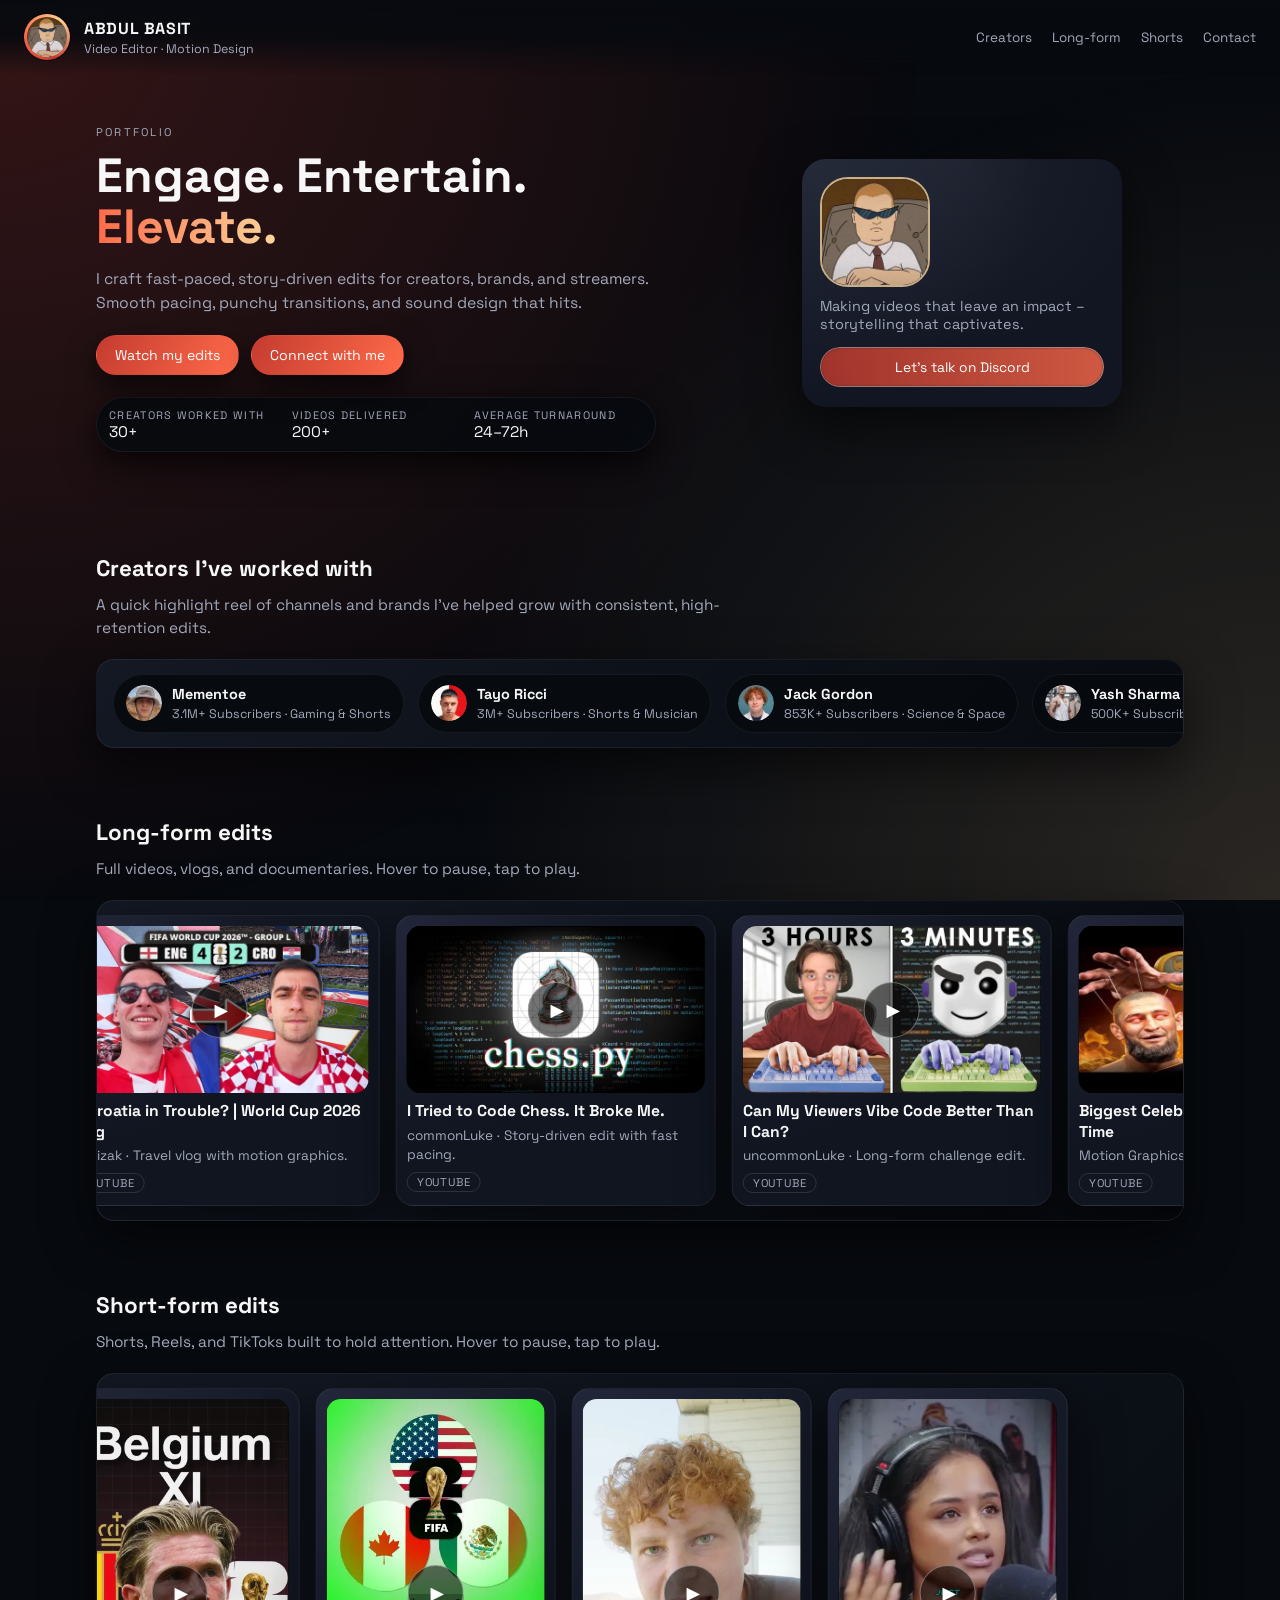
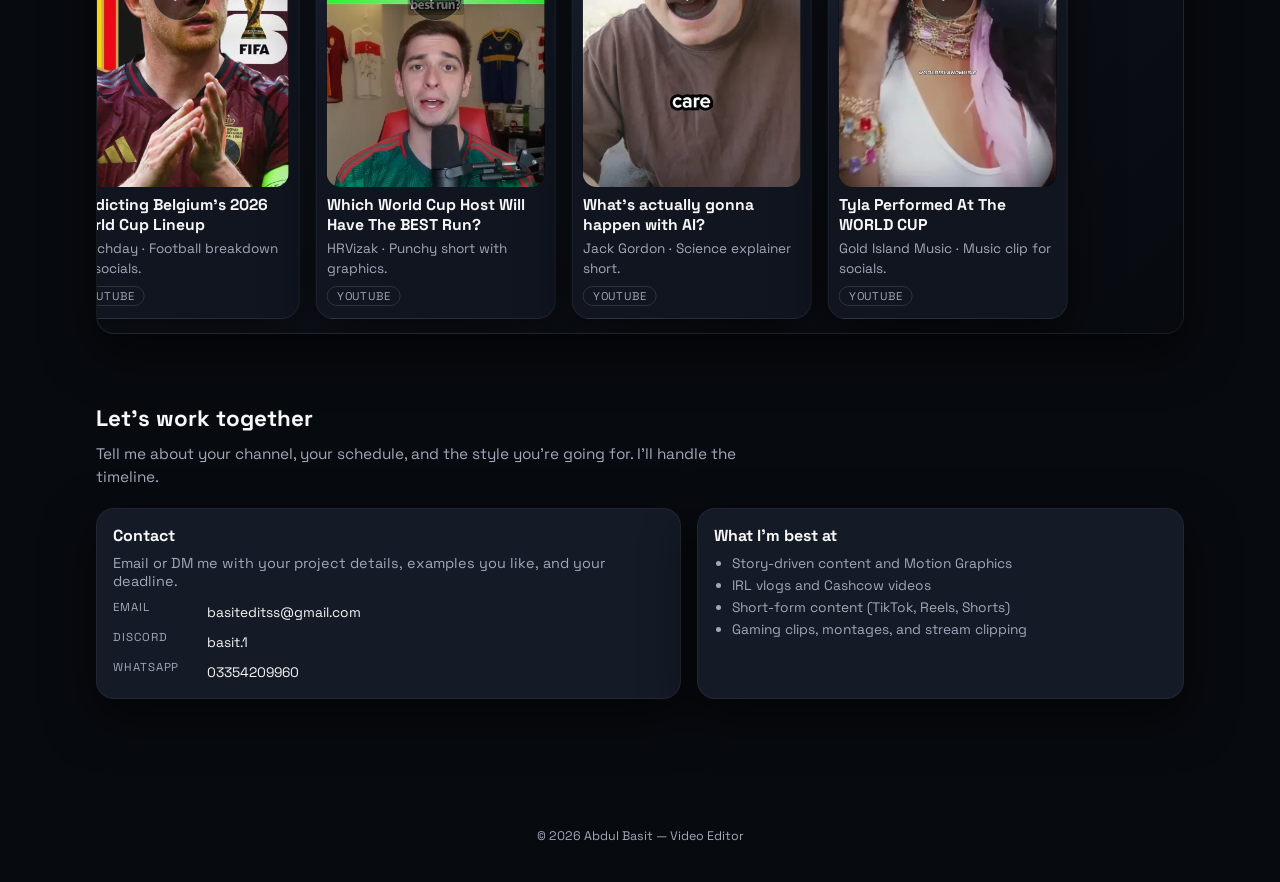
==== commit 46431a04: "Update contact email to basiteditss@gmail.com" ====
--- a/index.html
+++ b/index.html
@@ -803,7 +803,7 @@
           <ul class="contact-list">
             <li>
               <span class="label">Email</span>
-              <a href="mailto:edit@basitcuts.com">edit@basitcuts.com</a>
+              <a href="mailto:basiteditss@gmail.com">basiteditss@gmail.com</a>
             </li>
             <li>
               <span class="label">Discord</span>
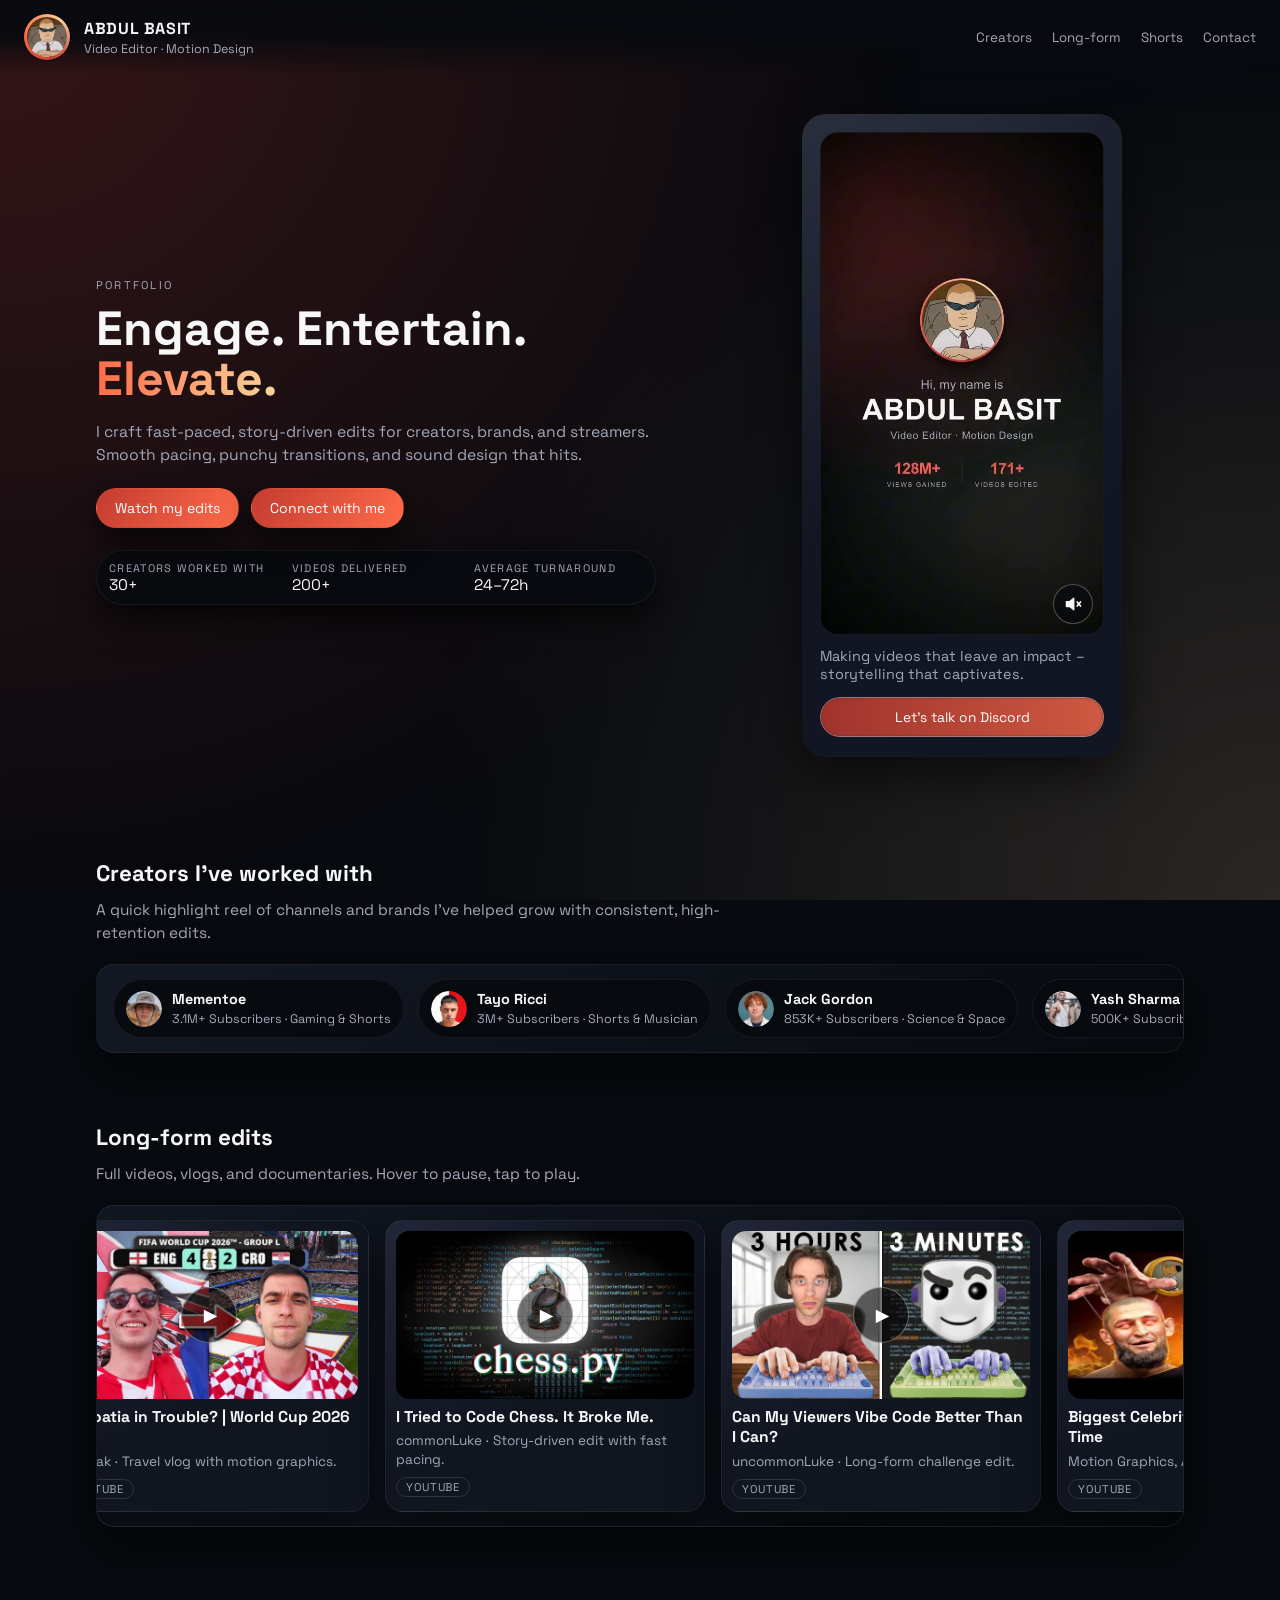
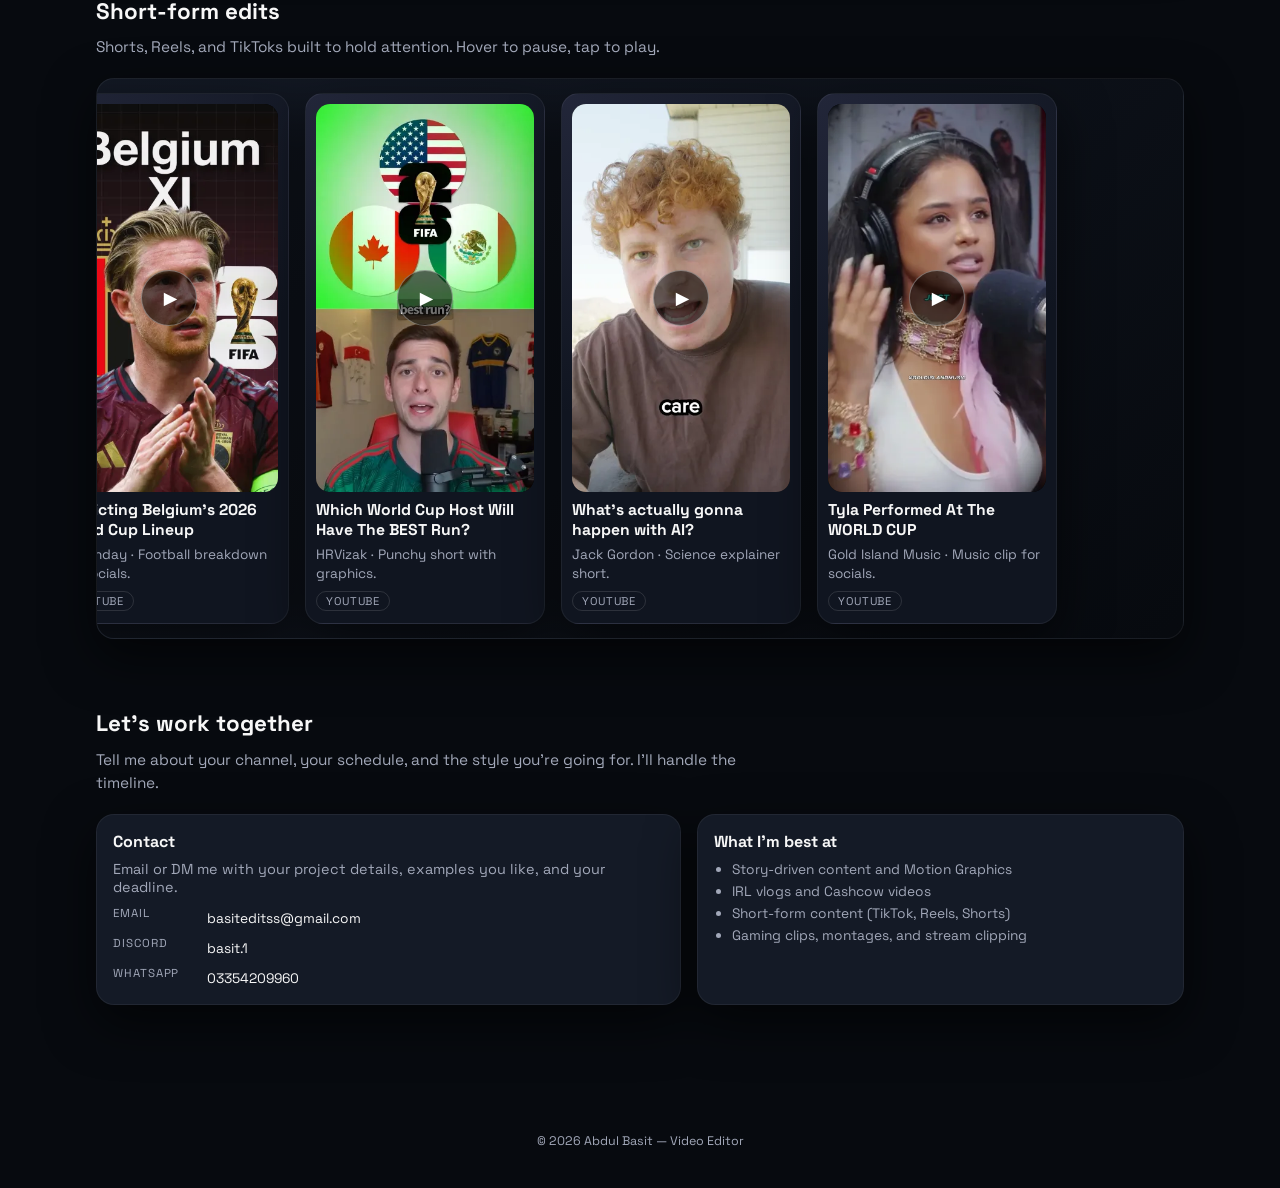
==== commit e7e60aae: "Put the showreel in the hero card Replaces the static profile image in the hero card with the showre" ====
--- a/index.html
+++ b/index.html
@@ -65,8 +65,26 @@
       </div>
       <div class="hero-visual">
         <div class="hero-card">
-          <div class="hero-card-pfp">
-            <img src="assets/images/pfp.webp" alt="Profile" width="110" height="110" />
+          <div class="hero-reel" id="hero-reel">
+            <video
+              id="hero-reel-video"
+              poster="assets/video/showreel-poster.webp"
+              width="540"
+              height="960"
+              muted
+              loop
+              playsinline
+              preload="metadata"
+            >
+              <source src="assets/video/showreel.mp4" type="video/mp4" />
+            </video>
+            <button class="reel-sound" id="reel-sound" type="button" aria-label="Turn sound on">
+              <svg viewBox="0 0 24 24" aria-hidden="true" focusable="false">
+                <path class="spk" d="M4 9v6h4l5 4V5L8 9H4z" />
+                <path class="on" d="M16.5 8.5a5 5 0 0 1 0 7" />
+                <path class="off" d="M17 9.5l4 5M21 9.5l-4 5" />
+              </svg>
+            </button>
           </div>
           <p class="hero-card-caption">
             Making videos that leave an impact – storytelling that captivates.
--- a/styles.css
+++ b/styles.css
@@ -438,7 +438,9 @@
 
 @media (max-width: 480px) {
   .hero-card {
-    max-width: 100%;
+    /* Capped rather than full-bleed: the reel is 9:16, so a full-width card
+       would push the headline and CTAs entirely off the first screen. */
+    max-width: 300px;
     padding: 16px 16px 18px;
     border-radius: 20px;
   }
@@ -453,20 +455,82 @@
   pointer-events: none;
 }
 
-.hero-card-pfp {
+.hero-reel {
   position: relative;
-  width: 110px;
-  height: 110px;
-  margin-bottom: 10px;
-  border-radius: 28px;
+  width: 100%;
+  margin-bottom: 12px;
+  border-radius: 18px;
   overflow: hidden;
-  border: 2px solid rgba(244, 210, 155, 0.8);
-}
-
-.hero-card-pfp img {
+  background-color: #05070b;
+  border: 1px solid rgba(255, 255, 255, 0.07);
+}
+
+.hero-reel::before {
+  content: "";
+  display: block;
+  padding-bottom: 177.78%;
+}
+
+.hero-reel video {
+  position: absolute;
+  inset: 0;
   width: 100%;
   height: 100%;
   object-fit: cover;
+  display: block;
+}
+
+.reel-sound {
+  position: absolute;
+  right: 10px;
+  bottom: 10px;
+  width: 40px;
+  height: 40px;
+  padding: 0;
+  border-radius: 50%;
+  background-color: rgba(7, 10, 15, 0.72);
+  border: 1px solid rgba(255, 255, 255, 0.28);
+  color: var(--text);
+  cursor: pointer;
+  display: flex;
+  align-items: center;
+  justify-content: center;
+  touch-action: manipulation;
+  transition: background-color 0.18s ease-out, transform 0.18s ease-out;
+}
+
+.reel-sound:hover,
+.reel-sound:focus-visible {
+  background-color: var(--accent);
+  transform: scale(1.06);
+}
+
+.reel-sound svg {
+  width: 20px;
+  height: 20px;
+  fill: none;
+  stroke: currentColor;
+  stroke-width: 2;
+  stroke-linecap: round;
+  stroke-linejoin: round;
+}
+
+.reel-sound .spk {
+  fill: currentColor;
+  stroke-width: 1.5;
+}
+
+/* Muted is the default state, so show the cross and hide the wave. */
+.reel-sound .on {
+  display: none;
+}
+
+.reel-sound.is-on .on {
+  display: block;
+}
+
+.reel-sound.is-on .off {
+  display: none;
 }
 
 .hero-card-caption {
@@ -1128,10 +1192,9 @@
 
 /* Additional mobile optimizations */
 @media (max-width: 480px) {
-  .hero-card-pfp {
-    width: 90px;
-    height: 90px;
-    margin-bottom: 8px;
+  .hero-reel {
+    border-radius: 16px;
+    margin-bottom: 10px;
   }
 
   .hero-card-caption {
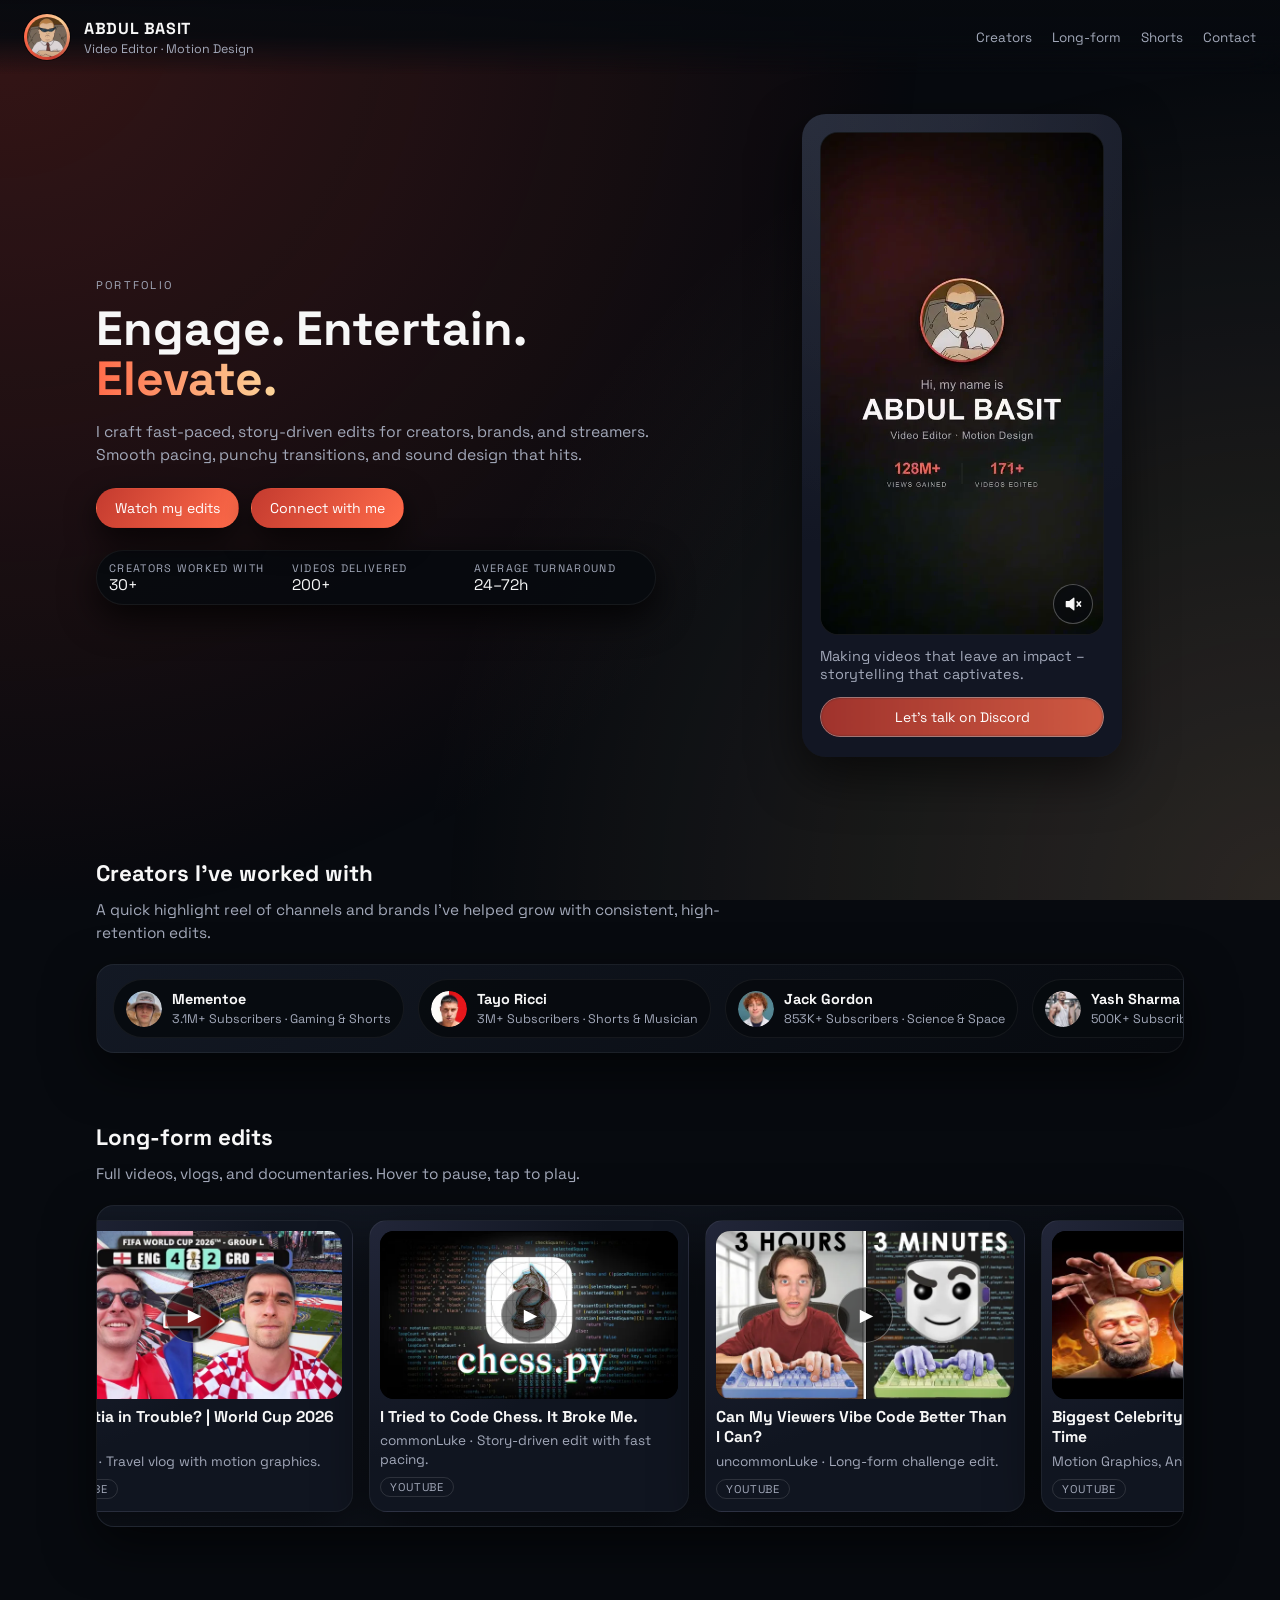
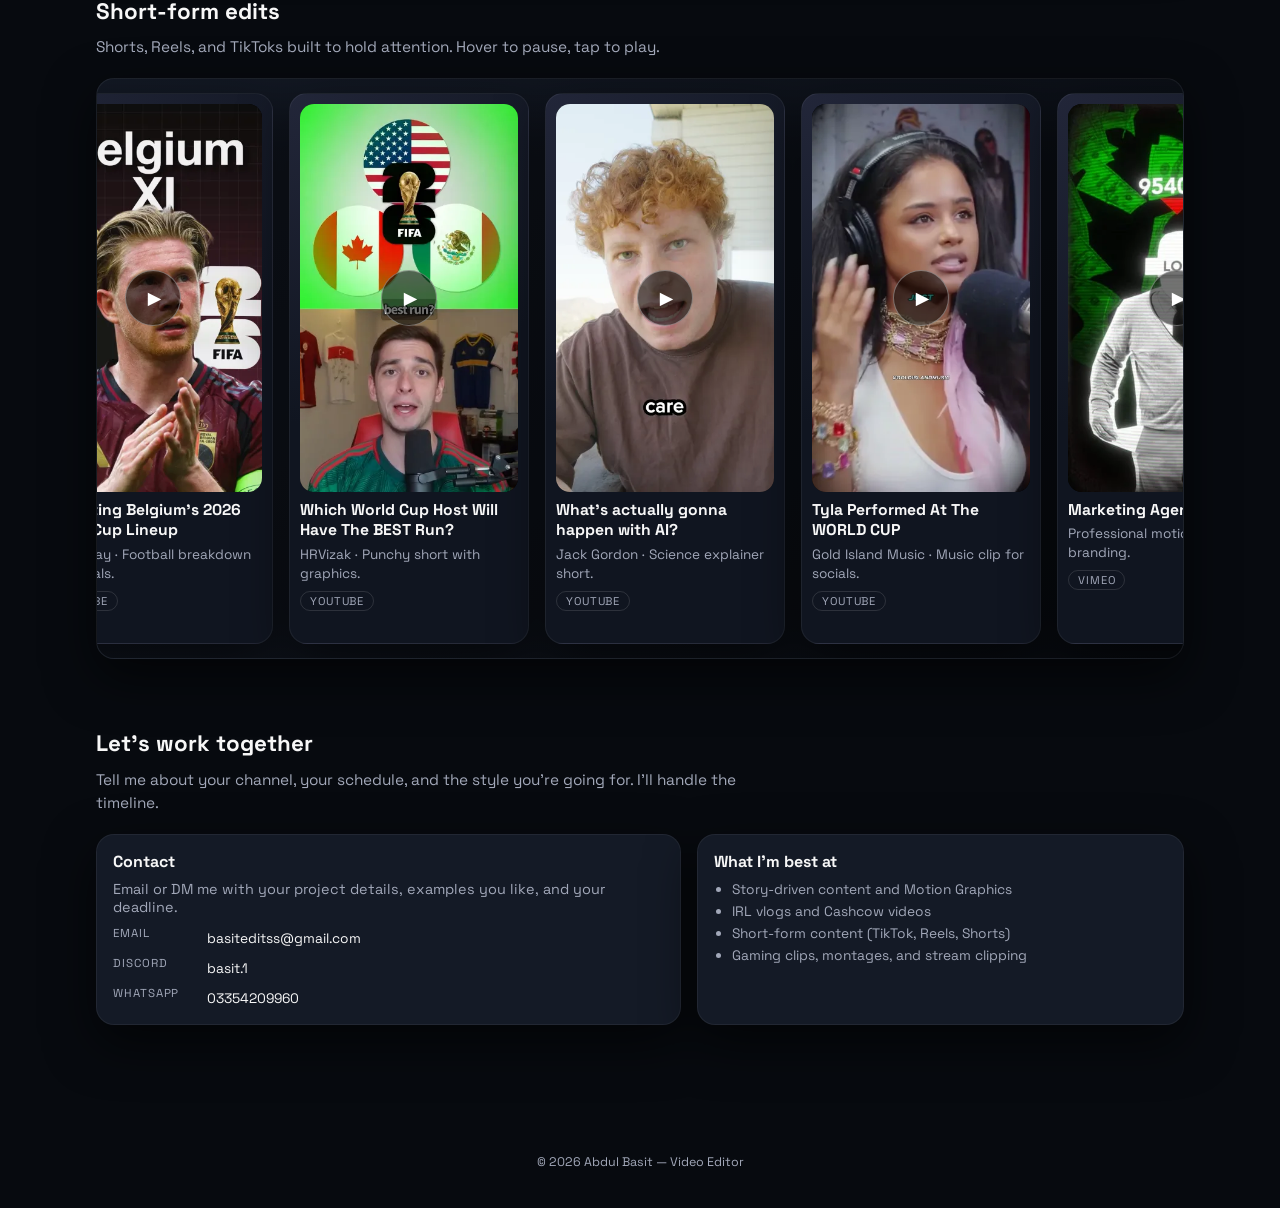
==== commit f12ca918: "Add four self-hosted clips to the short-form section Adds the four Drive uploads to the shorts row, " ====
--- a/index.html
+++ b/index.html
@@ -715,6 +715,62 @@
               </div>
             </article>
 
+            <article class="video-card reveal is-short">
+              <div class="video-frame">
+                <div class="video-lite" data-provider="file" data-src="assets/video/donnarumma.mp4" role="button" tabindex="0" aria-label="Play video: Did PSG Scammed Manchester City?">
+                  <img src="assets/images/short-donnarumma.webp" alt="" loading="lazy" width="360" height="640" />
+                  <span class="play-btn" aria-hidden="true">▶</span>
+                </div>
+              </div>
+              <div class="video-meta">
+                <h4>Did PSG Scammed Manchester City?</h4>
+                <p>Transfer story told in motion graphics.</p>
+                <span class="pill">Motion graphics</span>
+              </div>
+            </article>
+
+            <article class="video-card reveal is-short">
+              <div class="video-frame">
+                <div class="video-lite" data-provider="file" data-src="assets/video/match-forfeit.mp4" role="button" tabindex="0" aria-label="Play video: They Scored 149 Own Goals on Purpose">
+                  <img src="assets/images/short-match-forfeit.webp" alt="" loading="lazy" width="360" height="640" />
+                  <span class="play-btn" aria-hidden="true">▶</span>
+                </div>
+              </div>
+              <div class="video-meta">
+                <h4>They Scored 149 Own Goals on Purpose</h4>
+                <p>Football history, animated end to end.</p>
+                <span class="pill">Motion graphics</span>
+              </div>
+            </article>
+
+            <article class="video-card reveal is-short">
+              <div class="video-frame">
+                <div class="video-lite" data-provider="file" data-src="assets/video/toilet-rush.mp4" role="button" tabindex="0" aria-label="Play video: This World Cup Match caused a water shortage in Tokyo">
+                  <img src="assets/images/short-toilet-rush.webp" alt="" loading="lazy" width="360" height="640" />
+                  <span class="play-btn" aria-hidden="true">▶</span>
+                </div>
+              </div>
+              <div class="video-meta">
+                <h4>This World Cup Match caused a water shortage in Tokyo</h4>
+                <p>Stat-driven explainer built for retention.</p>
+                <span class="pill">Motion graphics</span>
+              </div>
+            </article>
+
+            <article class="video-card reveal is-short">
+              <div class="video-frame">
+                <div class="video-lite" data-provider="file" data-src="assets/video/intro.mp4" role="button" tabindex="0" aria-label="Play video: Channel Intro">
+                  <img src="assets/images/short-intro.webp" alt="" loading="lazy" width="360" height="640" />
+                  <span class="play-btn" aria-hidden="true">▶</span>
+                </div>
+              </div>
+              <div class="video-meta">
+                <h4>Channel Intro</h4>
+                <p>Talking-head open with sound design.</p>
+                <span class="pill">Talking head</span>
+              </div>
+            </article>
+
             <!-- Set 2 (duplicate of Set 1 for a seamless loop) -->
             <article class="video-card reveal is-short video-track-copy">
               <div class="video-frame">
@@ -797,6 +853,62 @@
                 <h4>Trending Cat Videos</h4>
                 <p>Short-form content optimized for social media.</p>
                 <span class="pill">Vimeo</span>
+              </div>
+            </article>
+
+            <article class="video-card reveal is-short video-track-copy">
+              <div class="video-frame">
+                <div class="video-lite" data-provider="file" data-src="assets/video/donnarumma.mp4" role="button" tabindex="0" aria-label="Play video: Did PSG Scammed Manchester City?">
+                  <img src="assets/images/short-donnarumma.webp" alt="" loading="lazy" width="360" height="640" />
+                  <span class="play-btn" aria-hidden="true">▶</span>
+                </div>
+              </div>
+              <div class="video-meta">
+                <h4>Did PSG Scammed Manchester City?</h4>
+                <p>Transfer story told in motion graphics.</p>
+                <span class="pill">Motion graphics</span>
+              </div>
+            </article>
+
+            <article class="video-card reveal is-short video-track-copy">
+              <div class="video-frame">
+                <div class="video-lite" data-provider="file" data-src="assets/video/match-forfeit.mp4" role="button" tabindex="0" aria-label="Play video: They Scored 149 Own Goals on Purpose">
+                  <img src="assets/images/short-match-forfeit.webp" alt="" loading="lazy" width="360" height="640" />
+                  <span class="play-btn" aria-hidden="true">▶</span>
+                </div>
+              </div>
+              <div class="video-meta">
+                <h4>They Scored 149 Own Goals on Purpose</h4>
+                <p>Football history, animated end to end.</p>
+                <span class="pill">Motion graphics</span>
+              </div>
+            </article>
+
+            <article class="video-card reveal is-short video-track-copy">
+              <div class="video-frame">
+                <div class="video-lite" data-provider="file" data-src="assets/video/toilet-rush.mp4" role="button" tabindex="0" aria-label="Play video: This World Cup Match caused a water shortage in Tokyo">
+                  <img src="assets/images/short-toilet-rush.webp" alt="" loading="lazy" width="360" height="640" />
+                  <span class="play-btn" aria-hidden="true">▶</span>
+                </div>
+              </div>
+              <div class="video-meta">
+                <h4>This World Cup Match caused a water shortage in Tokyo</h4>
+                <p>Stat-driven explainer built for retention.</p>
+                <span class="pill">Motion graphics</span>
+              </div>
+            </article>
+
+            <article class="video-card reveal is-short video-track-copy">
+              <div class="video-frame">
+                <div class="video-lite" data-provider="file" data-src="assets/video/intro.mp4" role="button" tabindex="0" aria-label="Play video: Channel Intro">
+                  <img src="assets/images/short-intro.webp" alt="" loading="lazy" width="360" height="640" />
+                  <span class="play-btn" aria-hidden="true">▶</span>
+                </div>
+              </div>
+              <div class="video-meta">
+                <h4>Channel Intro</h4>
+                <p>Talking-head open with sound design.</p>
+                <span class="pill">Talking head</span>
               </div>
             </article>
           </div>
